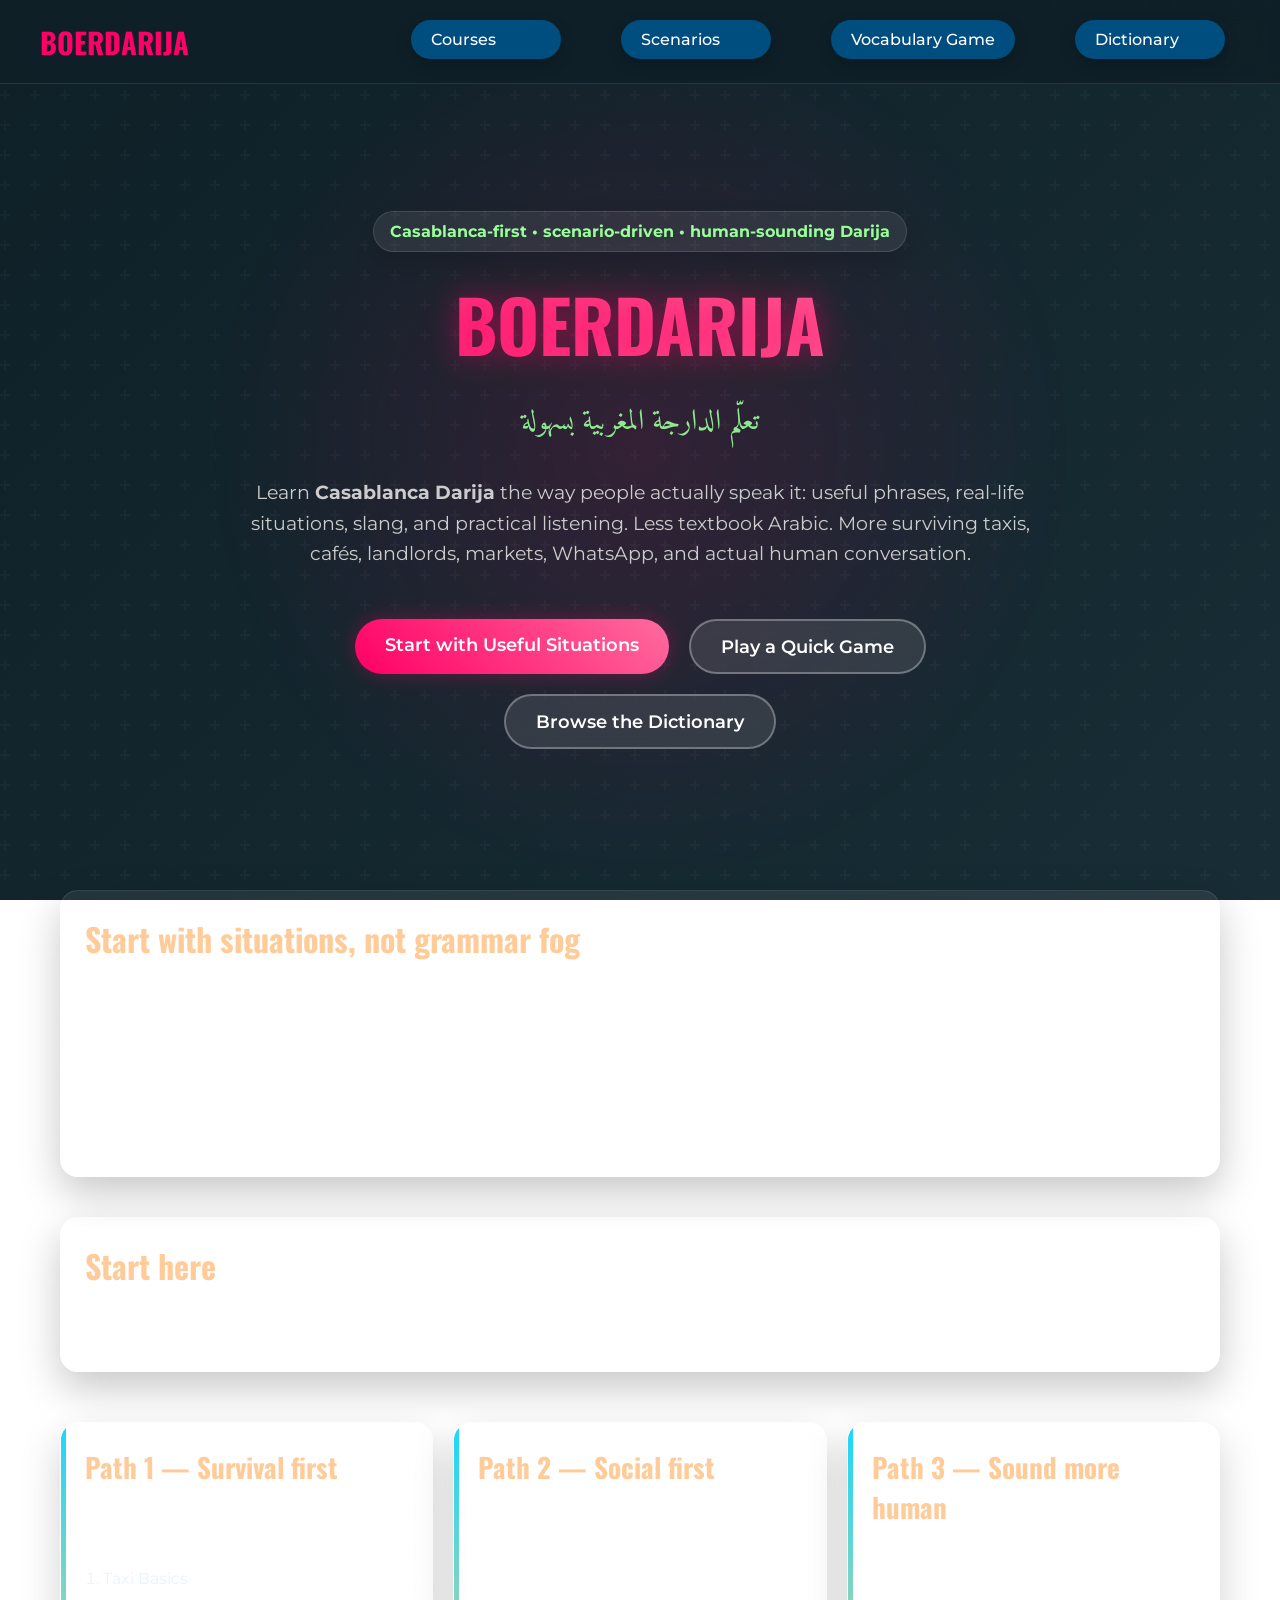
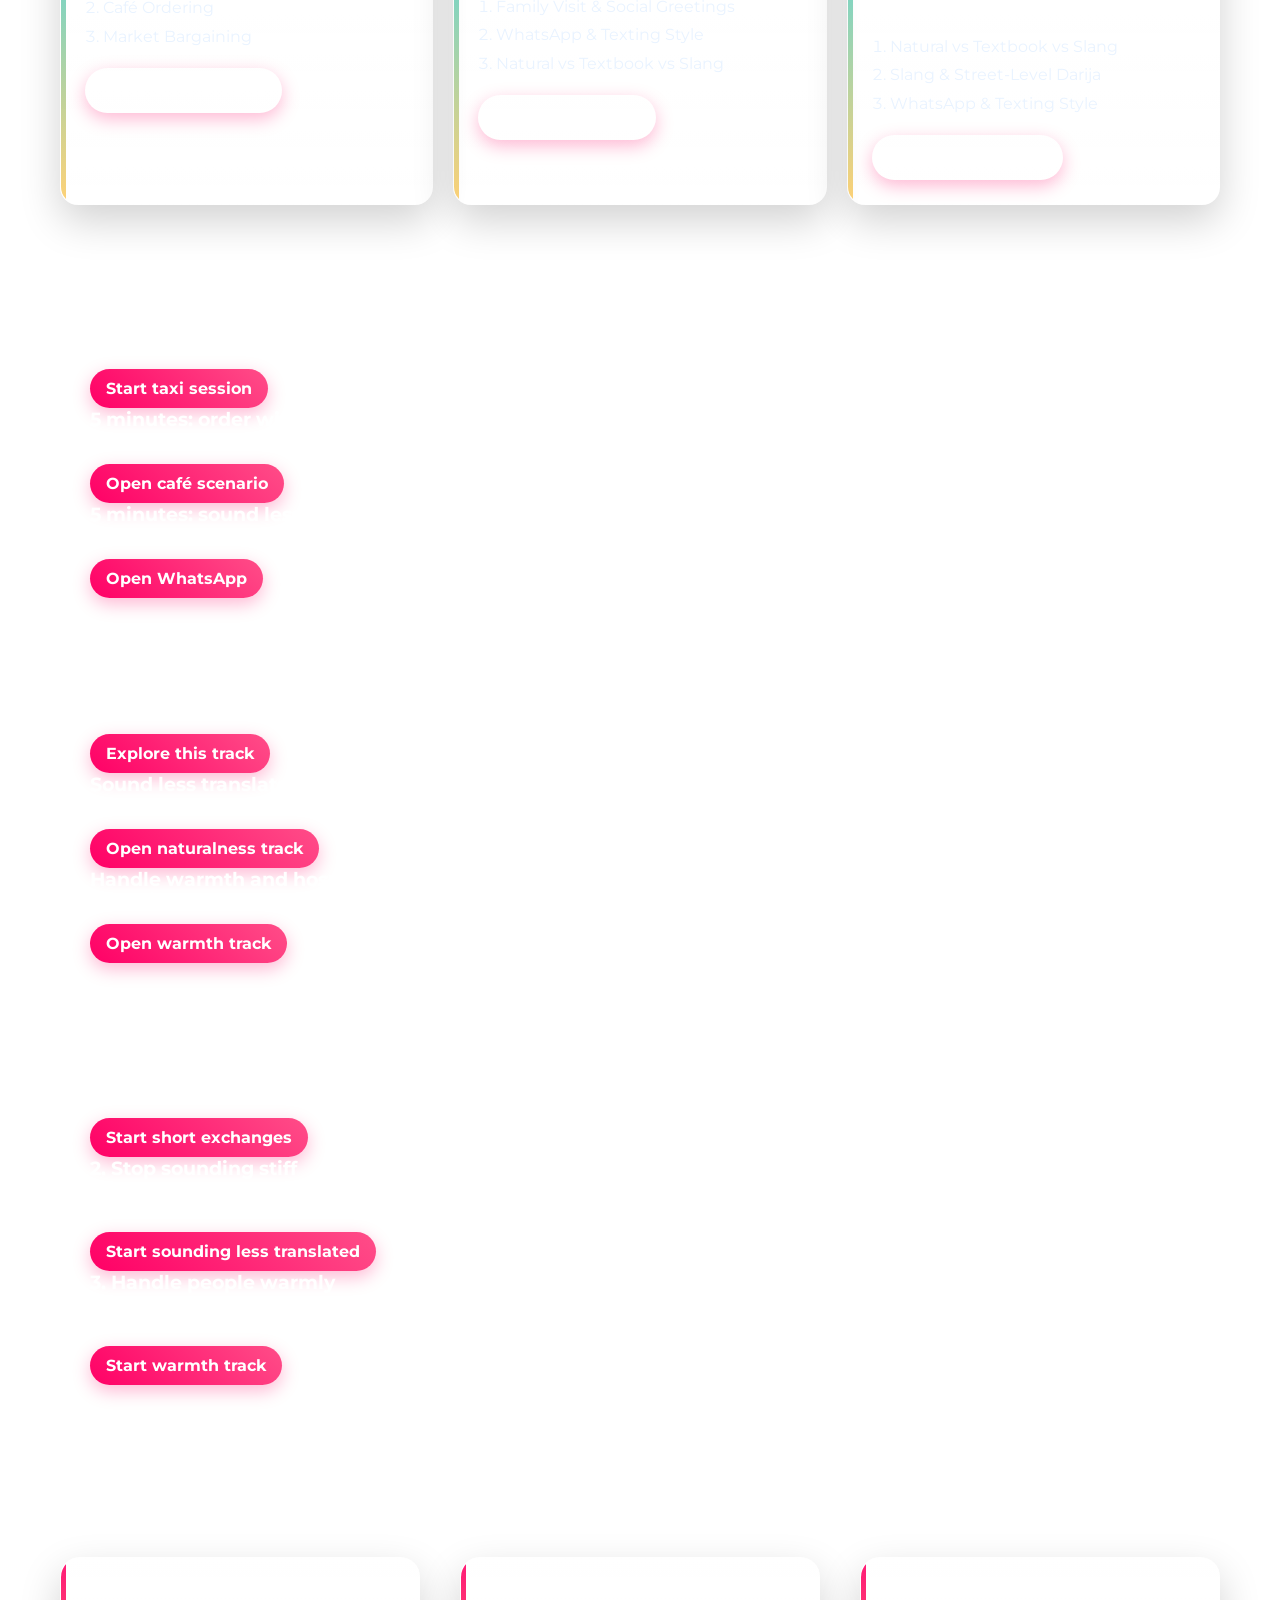
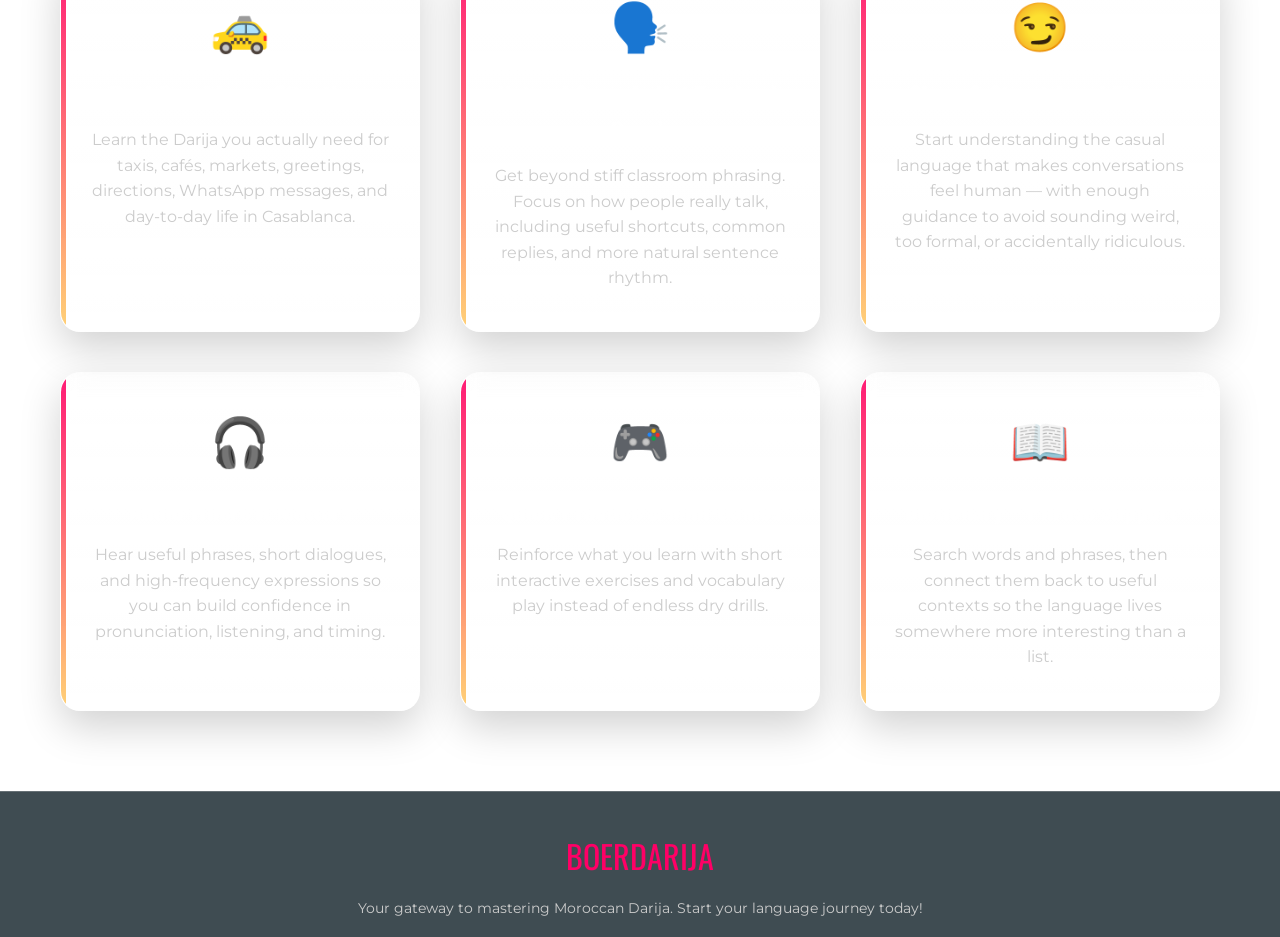
==== index.html @ 967d4b2c "Unify shared action button styling" ====
﻿<!DOCTYPE html>
<html lang="en">

<head>
    <meta charset="UTF-8">
    <meta name="viewport" content="width=device-width, initial-scale=1">
    <title>BOERDARIJA | Learn Moroccan Darija</title>
    <link
        href="https://fonts.googleapis.com/css2?family=Montserrat:wght@400;700&family=Oswald:wght@500;700&family=Amiri:wght@400;700&display=swap"
        rel="stylesheet">
    <link rel="stylesheet" href="css/style.css">
    <link rel="icon" type="image/svg+xml" href="favicon.svg">
    <link rel="alternate icon" href="favicon.ico">
    <style>
        .hero {
            position: relative;
            overflow: hidden;
        }
        .hero::before {
            content: '';
            position: absolute;
            inset: 0;
            background: radial-gradient(circle at center, rgba(255, 0, 102, 0.14), transparent 55%);
            filter: blur(10px);
            pointer-events: none;
        }
        .hero-content {
            position: relative;
            z-index: 1;
        }
        .hero-note {
            display: inline-block;
            margin-bottom: 18px;
            padding: 10px 16px;
            border-radius: 999px;
            background: rgba(255,255,255,0.08);
            border: 1px solid rgba(255,255,255,0.12);
            color: #99ff99;
            font-weight: 700;
            box-shadow: 0 10px 24px rgba(0,0,0,0.14);
        }
        .hero-description {
            max-width: 860px;
            margin-left: auto;
            margin-right: auto;
        }
        .featured-strip {
            max-width: 1200px;
            margin: -10px auto 50px;
            padding: 0 20px;
        }
        .featured-panel {
            background: linear-gradient(180deg, rgba(255,255,255,0.07), rgba(255,255,255,0.03));
            border: 1px solid rgba(255,255,255,0.10);
            border-radius: 18px;
            padding: 24px;
            box-shadow: 0 16px 40px rgba(0,0,0,0.22);
        }
        .featured-panel h2 {
            font-family: 'Oswald', sans-serif;
            margin-bottom: 12px;
            color: #ffcc99;
            font-size: 2rem;
        }
        .featured-panel p {
            line-height: 1.75;
            margin-bottom: 18px;
        }
        .featured-links {
            display: flex;
            gap: 14px;
            flex-wrap: wrap;
        }
        .featured-links a {
            display: inline-flex;
            align-items: center;
            justify-content: center;
            padding: 12px 18px;
            border-radius: 999px;
            text-decoration: none;
            font-weight: 700;
            background: rgba(255,255,255,0.08);
            color: #fff;
            border: 1px solid rgba(255,255,255,0.12);
            transition: transform 0.16s ease, opacity 0.16s ease;
        }
        .featured-links a:hover {
            transform: translateY(-2px);
            opacity: 0.96;
        }
        .path-grid {
            max-width: 1200px;
            margin: 0 auto 60px;
            padding: 0 20px;
            display: grid;
            grid-template-columns: repeat(auto-fit, minmax(280px, 1fr));
            gap: 20px;
        }
        .path-card {
            background: linear-gradient(180deg, rgba(255,255,255,0.07), rgba(255,255,255,0.03));
            border: 1px solid rgba(255,255,255,0.10);
            box-shadow: 0 16px 40px rgba(0,0,0,0.18);
            border-radius: 18px;
            padding: 24px;
            position: relative;
            overflow: hidden;
        }
        .path-card::before {
            content: '';
            position: absolute;
            inset: 0 auto 0 0;
            width: 5px;
            background: linear-gradient(180deg, #00d2ff, #ffcc66);
            opacity: 0.9;
        }
        .path-card h3 {
            font-family: 'Oswald', sans-serif;
            color: #ffcc99;
            font-size: 1.7rem;
            margin-bottom: 10px;
        }
        .path-card p {
            line-height: 1.7;
            margin-bottom: 14px;
        }
        .path-card ol {
            margin: 0 0 16px 18px;
            line-height: 1.8;
            color: #e9f3ff;
        }
        .path-card a {
            display: inline-flex;
            align-items: center;
            justify-content: center;
            padding: 12px 18px;
            border-radius: 999px;
            text-decoration: none;
            font-weight: 700;
            background: rgba(255,255,255,0.08);
            color: #fff;
            border: 1px solid rgba(255,255,255,0.12);
            transition: transform 0.16s ease, opacity 0.16s ease;
        }
        .path-card a:hover {
            transform: translateY(-2px);
            opacity: 0.96;
        }
        .feature-card {
            background: linear-gradient(180deg, rgba(255,255,255,0.07), rgba(255,255,255,0.03));
            border: 1px solid rgba(255,255,255,0.10);
            box-shadow: 0 16px 40px rgba(0,0,0,0.18);
            position: relative;
            overflow: hidden;
        }
        .feature-card::before {
            content: '';
            position: absolute;
            inset: 0 auto 0 0;
            width: 5px;
            background: linear-gradient(180deg, #ff0066, #ffcc66);
            opacity: 0.9;
        }
        .mini-cta { display:inline-flex; align-items:center; justify-content:center; margin-top:14px; padding:10px 16px; border-radius:999px; background: linear-gradient(45deg, #ff0066, #ff4d88); color:#fff; text-decoration:none; font-weight:700; box-shadow: 0 6px 18px rgba(255,0,102,0.28); }
    .mini-cta:hover { opacity:0.94; transform: translateY(-1px); }
</style>
</head>

<body>
    <!-- Navigation -->
    <div id="nav-placeholder"></div>

    <!-- Hero Section -->
    <section class="hero">
        <div class="hero-content">
            <div class="hero-note">Casablanca-first • scenario-driven • human-sounding Darija</div>
            <h1 class="hero-logo floating">BOERDARIJA</h1>
            <p class="hero-subtitle" lang="ar" dir="rtl">تعلّم الدارجة المغربية بسهولة</p>
            <p class="hero-description">
                Learn <strong>Casablanca Darija</strong> the way people actually speak it: useful phrases, real-life situations,
                slang, and practical listening. Less textbook Arabic. More surviving taxis, cafés, landlords, markets,
                WhatsApp, and actual human conversation.
            </p>
            <div class="action-buttons">
                <a href="scenarios.html" class="btn btn-primary glow">Start with Useful Situations</a>
                <a href="vocabulary-game.html" class="btn btn-secondary">Play a Quick Game</a>
                <a href="dictionary.html" class="btn btn-secondary">Browse the Dictionary</a>
            </div>
        </div>
    </section>

    <section class="featured-strip">
        <div class="featured-panel">
            <h2>Start with situations, not grammar fog</h2>
            <p>
                The strongest direction in BoerDarija Lab is practical: learn the language of taxis, cafés, markets, WhatsApp,
                and everyday social life first — then let the broader structure grow around what is actually useful.
            </p>
            <div class="featured-links">
                <a href="scenario-taxi-basics.html">Taxi Basics</a>
                <a href="scenario-cafe-ordering.html">Café Ordering</a>
                <a href="scenario-market-bargaining.html">Market Bargaining</a>
                <a href="scenario-whatsapp-texting.html">WhatsApp Style</a>
                <a href="natural-vs-textbook-vs-slang.html">Natural vs Textbook vs Slang</a>
                <a href="slang.html">Slang & Street-Level Darija</a>
            </div>
        </div>
    </section>

    <section class="featured-strip">
        <div class="featured-panel">
            <h2>Start here</h2>
            <p>
                If you’re not sure where to begin, don’t wander randomly. Pick the path that matches what you actually need most right now.
            </p>
        </div>
    </section>

    <section class="path-grid">
        <div class="path-card">
            <h3>Path 1 — Survival first</h3>
            <p>Best if you want to function better in daily Casablanca life as fast as possible.</p>
            <ol>
                <li>Taxi Basics</li>
                <li>Café Ordering</li>
                <li>Market Bargaining</li>
            </ol>
            <a href="scenario-taxi-basics.html">Start Survival Path</a>
        </div>
        <div class="path-card">
            <h3>Path 2 — Social first</h3>
            <p>Best if your main pain is greeting people, visiting homes, replying warmly, and not freezing socially.</p>
            <ol>
                <li>Family Visit & Social Greetings</li>
                <li>WhatsApp & Texting Style</li>
                <li>Natural vs Textbook vs Slang</li>
            </ol>
            <a href="scenario-family-social.html">Start Social Path</a>
        </div>
        <div class="path-card">
            <h3>Path 3 — Sound more human</h3>
            <p>Best if you already know some basics and want to stop sounding too formal, stiff, or translated.</p>
            <ol>
                <li>Natural vs Textbook vs Slang</li>
                <li>Slang & Street-Level Darija</li>
                <li>WhatsApp & Texting Style</li>
            </ol>
            <a href="natural-vs-textbook-vs-slang.html">Start Human Path</a>
        </div>
    </section>

    <!-- Features Section -->
    <section class="section-card" style="max-width: 1100px; margin: 0 auto 32px auto;">
      <h2>5-minute confidence boosts</h2>
      <p>You do not need a full study session every time. Pick a small real-life moment and leave a little less frozen than before.</p>
      <div class="cards-grid">
        <div class="card">
          <h3>5 minutes: get through a taxi ride</h3>
          <p>Learn one safe destination line, one likely follow-up, and one panic-proof fallback.</p>
          <a class="mini-cta btn-action-primary" href="scenario-taxi-basics.html">Start taxi session</a>
        </div>
        <div class="card">
          <h3>5 minutes: order without freezing</h3>
          <p>Do one short café interaction and get used to what might come back next.</p>
          <a class="mini-cta btn-action-primary" href="scenario-cafe-ordering.html">Open café scenario</a>
        </div>
        <div class="card">
          <h3>5 minutes: sound less stiff on WhatsApp</h3>
          <p>Practice a normal reply rhythm instead of defaulting to textbook Arabic in messages.</p>
          <a class="mini-cta btn-action-primary" href="scenario-whatsapp-texting.html">Open WhatsApp</a>
        </div>
      </div>
    </section>

<section class="section-card" style="max-width: 1100px; margin: 0 auto 32px auto;">
      <h2>Capability tracks</h2>
      <p>This lab is not really about “levels.” It is about helping you become more functional, less stiff, and more socially comfortable in Casablanca.</p>
      <div class="cards-grid">
        <div class="card">
          <h3>Get through short exchanges</h3>
          <p>Taxi, Café, Market</p>
          <a class="mini-cta btn-action-primary" href="scenario-taxi-basics.html">Explore this track</a>
        </div>
        <div class="card">
          <h3>Sound less translated</h3>
          <p>WhatsApp, Natural vs Textbook vs Slang, Slang</p>
          <a class="mini-cta btn-action-primary" href="natural-vs-textbook-vs-slang.html">Open naturalness track</a>
        </div>
        <div class="card">
          <h3>Handle warmth and hospitality</h3>
          <p>Family / Social</p>
          <a class="mini-cta btn-action-primary" href="scenario-family-social.html">Open warmth track</a>
        </div>
      </div>
    </section>

<section class="section-card" style="max-width: 1100px; margin: 0 auto 32px auto;">
      <h2>Practical confidence paths</h2>
      <p>Don’t think in grammar levels. Think in what you want to handle without freezing.</p>
      <div class="cards-grid">
        <div class="card">
          <h3>1. Get through the moment</h3>
          <p>Start with the short, high-frequency interactions that matter first.</p>
          <p><strong>Start with:</strong> Taxi, Café, Market</p>
          <a class="mini-cta btn-action-primary" href="scenario-taxi-basics.html">Start short exchanges</a>
        </div>
        <div class="card">
          <h3>2. Stop sounding stiff</h3>
          <p>Learn the difference between textbook Arabic, natural Darija, and early slang.</p>
          <p><strong>Go next:</strong> Natural vs Textbook vs Slang, WhatsApp, Slang</p>
          <a class="mini-cta btn-action-primary" href="natural-vs-textbook-vs-slang.html">Start sounding less translated</a>
        </div>
        <div class="card">
          <h3>3. Handle people warmly</h3>
          <p>Move from survival into social comfort, hospitality, and tone.</p>
          <p><strong>Then:</strong> Family / Social</p>
          <a class="mini-cta btn-action-primary" href="scenario-family-social.html">Start warmth track</a>
        </div>
      </div>
    </section>

<section class="features">
        <div class="features-grid">
            <div class="feature-card">
                <div class="feature-icon" aria-hidden="true">🚕</div>
                <h3 class="feature-title">Real Casablanca Situations</h3>
                <p class="feature-description">
                    Learn the Darija you actually need for taxis, cafés, markets, greetings, directions,
                    WhatsApp messages, and day-to-day life in Casablanca.
                </p>
            </div>
            <div class="feature-card">
                <div class="feature-icon" aria-hidden="true">🗣️</div>
                <h3 class="feature-title">Natural Speech, Not Textbook Speak</h3>
                <p class="feature-description">
                    Get beyond stiff classroom phrasing. Focus on how people really talk, including useful shortcuts,
                    common replies, and more natural sentence rhythm.
                </p>
            </div>
            <div class="feature-card">
                <div class="feature-icon" aria-hidden="true">😏</div>
                <h3 class="feature-title">Slang & Street-Level Flavor</h3>
                <p class="feature-description">
                    Start understanding the casual language that makes conversations feel human — with enough guidance
                    to avoid sounding weird, too formal, or accidentally ridiculous.
                </p>
            </div>
            <div class="feature-card">
                <div class="feature-icon" aria-hidden="true">🎧</div>
                <h3 class="feature-title">Audio Where It Matters</h3>
                <p class="feature-description">
                    Hear useful phrases, short dialogues, and high-frequency expressions so you can build confidence in
                    pronunciation, listening, and timing.
                </p>
            </div>
            <div class="feature-card">
                <div class="feature-icon" aria-hidden="true">🎮</div>
                <h3 class="feature-title">Quick Practice & Mini-Games</h3>
                <p class="feature-description">
                    Reinforce what you learn with short interactive exercises and vocabulary play instead of endless dry drills.
                </p>
            </div>
            <div class="feature-card">
                <div class="feature-icon" aria-hidden="true">📖</div>
                <h3 class="feature-title">Dictionary + Phrase Support</h3>
                <p class="feature-description">
                    Search words and phrases, then connect them back to useful contexts so the language lives somewhere more interesting than a list.
                </p>
            </div>
        </div>
    </section>

    <!-- Footer -->
    <footer>
        <div class="footer-content">
            <div class="footer-logo">BOERDARIJA</div>
            <p class="footer-text">
                Your gateway to mastering Moroccan Darija. Start your language journey today!
            </p>
        </div>
    </footer>

    <script src="js/navigation.js"></script>
    <script src="js/progress.js"></script>
    <script>
        // Add smooth scrolling for navigation links
        document.querySelectorAll('a[href^="#"]').forEach(anchor => {
            anchor.addEventListener('click', function (e) {
                e.preventDefault();
                document.querySelector(this.getAttribute('href')).scrollIntoView({
                    behavior: 'smooth'
                });
            });
        });

        // Add scroll effect to navigation
        window.addEventListener('scroll', function () {
            const nav = document.querySelector('nav');
            if (window.scrollY > 100) {
                nav.style.background = 'rgba(15, 32, 39, 0.95)';
            } else {
                nav.style.background = 'rgba(15, 32, 39, 0.9)';
            }
        });

        // Add hover effects to feature cards
        document.querySelectorAll('.feature-card').forEach(card => {
            card.addEventListener('mouseenter', function () {
                this.style.transform = 'translateY(-10px) scale(1.02)';
            });

            card.addEventListener('mouseleave', function () {
                this.style.transform = 'translateY(0) scale(1)';
            });
        });

        // Display Progress
        document.addEventListener('DOMContentLoaded', () => {
            const stats = ProgressSystem.getStats();
            if (stats.count > 0) {
                const heroContent = document.querySelector('.hero-content');
                const progressBadge = document.createElement('div');
                progressBadge.className = 'glass-panel';
                progressBadge.style.display = 'inline-block';
                progressBadge.style.padding = '10px 25px';
                progressBadge.style.borderRadius = '50px';
                progressBadge.style.marginTop = '20px';
                progressBadge.style.marginBottom = '20px';
                progressBadge.style.color = '#99ff99';
                progressBadge.style.fontWeight = 'bold';
                progressBadge.innerHTML = `🎉 You've completed ${stats.count} lessons!`;

                // Insert after subtitle
                const subtitle = document.querySelector('.hero-subtitle');
                subtitle.parentNode.insertBefore(progressBadge, subtitle.nextSibling);

                // Update "Start Learning" to "Resume Learning" if applicable
                if (stats.lastVisited) {
                    const btn = document.querySelector('.btn-primary');
                    btn.textContent = 'Resume Learning';
                    btn.href = stats.lastVisited + '.html';
                }
            }
        });
    </script>
</body>

</html>
---- css/style.css ----
/* Core styles */
* {
  margin: 0;
  padding: 0;
  box-sizing: border-box;
}

:root {
  --nav-height: 80px;
  /* dynamic override set by JS */
}

html,
body {
  height: 100%;
  font-family: 'Montserrat', sans-serif;
}

body {
  min-height: 100vh;
  background: linear-gradient(135deg, #0f2027, #203a43, #2c5364);
  background-size: 400% 400%;
  background-attachment: fixed;
  animation: gradientBG 15s ease infinite;
  color: #fff;
  overflow-x: hidden;
  position: relative;
}

@keyframes gradientBG {
  0% {
    background-position: 0% 50%;
  }

  50% {
    background-position: 100% 50%;
  }

  100% {
    background-position: 0% 50%;
  }
}

body::before {
  content: "";
  position: fixed;
  top: 0;
  left: 0;
  width: 100%;
  height: 100%;
  background-image: url("data:image/svg+xml,%3Csvg width='60' height='60' viewBox='0 0 60 60' xmlns='http://www.w3.org/2000/svg'%3E%3Cg fill='none' fill-rule='evenodd'%3E%3Cg fill='%23ffffff' fill-opacity='0.03'%3E%3Cpath d='M36 34v-4h-2v4h-4v2h4v4h2v-4h4v-2h-4zm0-30V0h-2v4h-4v2h4v4h2V6h4V4h-4zM6 34v-4H4v4H0v2h4v4h2v-4h4v-2H6zM6 4V0H4v4H0v2h4v4h2V6h4V4H6z'/%3E%3C/g%3E%3C/g%3E%3C/svg%3E");
  z-index: -1;
  pointer-events: none;
}

/* Navigation */
nav {
  position: fixed;
  top: 0;
  width: 100%;
  padding: 20px 40px;
  z-index: 1000;
  background: rgba(15, 32, 39, 0.9);
  backdrop-filter: blur(10px);
  border-bottom: 1px solid rgba(255, 255, 255, 0.1);
}

.nav-container {
  max-width: 1200px;
  margin: 0 auto;
  display: flex;
  justify-content: space-between;
  align-items: center;
  gap: 20px;
}

.nav-top-row {
  display: contents;
}

.nav-toggle {
  display: none;
  background: rgba(255,255,255,0.08);
  color: #fff;
  border: 1px solid rgba(255,255,255,0.12);
  border-radius: 12px;
  padding: 8px 12px;
  font-size: 1.2rem;
  font-weight: 700;
  cursor: pointer;
}

.logo {
  font-family: 'Oswald', sans-serif;
  font-size: 1.8rem;
  font-weight: 700;
  color: #ff0066;
  text-decoration: none;
  transition: all 0.3s ease;
}

.logo:hover {
  color: #fff;
  transform: scale(1.05);
}

.lesson-indicator {
  font-family: 'Oswald', sans-serif;
  font-size: 1.5rem;
  font-weight: 700;
  color: #ff0066;
  margin-left: 15px;
  padding-left: 15px;
  border-left: 2px solid rgba(255, 255, 255, 0.2);
  line-height: 1;
  display: inline-block;
  vertical-align: middle;
}

.nav-links {
  display: flex;
  gap: 30px;
  list-style: none;
}

.nav-links a {
  color: #fff;
  text-decoration: none;
  font-weight: 500;
  padding: 10px 20px;
  border-radius: 25px;
  transition: all 0.3s ease;
  position: relative;
  overflow: hidden;
  display: inline-block;
  white-space: nowrap;
}

.nav-links a::before {
  content: '';
  position: absolute;
  top: 0;
  left: -100%;
  width: 100%;
  height: 100%;
  background: linear-gradient(90deg, transparent, rgba(255, 0, 102, 0.3), transparent);
  transition: left 0.5s;
  pointer-events: none;
}

.nav-links a:hover::before {
  left: 100%;
}

.nav-links a:hover {
  background: rgba(255, 0, 102, 0.2);
  transform: translateY(-2px);
}

.nav-links a.active {
  background: #ff0066;
  color: #fff;
  box-shadow: 0 4px 15px rgba(255, 0, 102, 0.4);
}

.nav-links a.active:hover {
  background: #cc0052;
  transform: translateY(-2px);
}

/* Hero Section */
.hero {
  min-height: 100vh;
  display: flex;
  align-items: center;
  justify-content: center;
  text-align: center;
  padding: 100px 20px 40px;
  position: relative;
}

.hero-content {
  max-width: 800px;
  animation: fadeInUp 1s ease-out;
}

@keyframes fadeInUp {
  from {
    opacity: 0;
    transform: translateY(50px);
  }

  to {
    opacity: 1;
    transform: translateY(0);
  }
}

.hero-logo {
  font-family: 'Oswald', sans-serif;
  font-size: 4.5rem;
  font-weight: 700;
  margin-bottom: 20px;
  background: linear-gradient(45deg, #ff0066, #ff6b9d, #ff0066);
  background-size: 200% 200%;
  -webkit-background-clip: text;
  -webkit-text-fill-color: transparent;
  background-clip: text;
  animation: gradientText 3s ease infinite;
  text-shadow: 0 0 30px rgba(255, 0, 102, 0.5);
}

@keyframes gradientText {

  0%,
  100% {
    background-position: 0% 50%;
  }

  50% {
    background-position: 100% 50%;
  }
}

.hero-subtitle {
  font-family: 'Amiri', serif;
  font-size: 1.8rem;
  color: #99ff99;
  margin-bottom: 30px;
  opacity: 0.9;
}

.hero-description {
  font-size: 1.2rem;
  color: #ccc;
  margin-bottom: 50px;
  line-height: 1.6;
}

/* Action Buttons */
.action-buttons {
  display: flex;
  gap: 20px;
  justify-content: center;
  flex-wrap: wrap;
}

.btn {
  padding: 15px 30px;
  font-size: 1.1rem;
  font-weight: 600;
  text-decoration: none;
  border-radius: 50px;
  transition: all 0.3s ease;
  position: relative;
  overflow: hidden;
  display: inline-block;
  border: none;
  cursor: pointer;
}

.btn-primary {
  background: linear-gradient(45deg, #ff0066, #ff6b9d);
  color: white;
  box-shadow: 0 4px 15px rgba(255, 0, 102, 0.3);
}

.btn-secondary {
  background: rgba(255, 255, 255, 0.1);
  color: white;
  border: 2px solid rgba(255, 255, 255, 0.3);
  backdrop-filter: blur(10px);
}

.btn:hover {
  transform: translateY(-3px);
  box-shadow: 0 8px 25px rgba(255, 0, 102, 0.4);
}

.btn-primary:hover {
  background: linear-gradient(45deg, #cc0052, #ff4d8a);
}

.btn-secondary:hover {
  background: rgba(255, 255, 255, 0.2);
  border-color: rgba(255, 255, 255, 0.5);
}

/* Features Section */
.features {
  padding: 80px 20px;
  max-width: 1200px;
  margin: 0 auto;
}

.features-grid {
  display: grid;
  grid-template-columns: repeat(auto-fit, minmax(300px, 1fr));
  gap: 40px;
  margin-top: 60px;
}

.feature-card {
  background: rgba(255, 255, 255, 0.05);
  padding: 40px 30px;
  border-radius: 20px;
  text-align: center;
  transition: all 0.3s ease;
  border: 1px solid rgba(255, 255, 255, 0.1);
  backdrop-filter: blur(10px);
}

.feature-card:hover {
  transform: translateY(-10px);
  background: rgba(255, 255, 255, 0.1);
  border-color: rgba(255, 0, 102, 0.3);
}

.feature-icon {
  font-size: 3rem;
  margin-bottom: 20px;
  color: #ff0066;
}

.feature-title {
  font-family: 'Oswald', sans-serif;
  font-size: 1.5rem;
  margin-bottom: 15px;
  color: #fff;
}

.feature-description {
  color: #ccc;
  line-height: 1.6;
}

/* Footer */
footer {
  text-align: center;
  padding: 40px 20px;
  border-top: 1px solid rgba(255, 255, 255, 0.1);
  background: rgba(15, 32, 39, 0.8);
  margin-top: 80px;
}

.footer-content {
  max-width: 1200px;
  margin: 0 auto;
}

.footer-logo {
  font-family: 'Oswald', sans-serif;
  font-size: 2rem;
  color: #ff0066;
  margin-bottom: 20px;
}

.footer-text {
  color: #ccc;
  font-size: 0.9rem;
}

/* Responsive Design */
@media (max-width: 768px) {
  nav {
    padding: 12px 16px;
  }

  .nav-container {
    flex-direction: column;
    align-items: stretch;
    gap: 10px;
  }

  .nav-top-row {
    display: flex;
    align-items: center;
    justify-content: space-between;
    gap: 12px;
  }

  .nav-toggle {
    display: inline-flex;
    align-items: center;
    justify-content: center;
  }

  .logo {
    font-size: 1.45rem;
    text-align: left;
  }

  .nav-links {
    display: none;
    flex-direction: column;
    gap: 8px;
    padding-top: 4px;
  }

  nav.mobile-open .nav-links {
    display: flex;
  }

  .nav-links a {
    display: block;
    width: 100%;
    padding: 10px 14px;
    font-size: 0.95rem;
  }

  .hero-logo {
    font-size: 3rem;
  }

  .hero-subtitle {
    font-size: 1.4rem;
  }

  .action-buttons {
    flex-direction: column;
    align-items: center;
  }

  .btn {
    width: 100%;
    max-width: 300px;
  }

  .features-grid {
    grid-template-columns: 1fr;
  }
}

/* Floating Animation */
.floating {
  animation: floating 3s ease-in-out infinite;
}

@keyframes floating {

  0%,
  100% {
    transform: translateY(0px);
  }

  50% {
    transform: translateY(-10px);
  }
}

.glow {
  box-shadow: 0 0 20px rgba(255, 0, 102, 0.3);
}

.glow:hover {
  box-shadow: 0 0 30px rgba(255, 0, 102, 0.5);
}

/* Vocabulary game Arabic option text */
.option .arabic {
  font-family: 'Amiri', serif;
  font-size: 1.3rem;
  /* larger for readability */
  color: #99ff99;
  margin-left: 8px;
  direction: rtl;
}

@media (max-width: 768px) {
  .option .arabic {
    font-size: 1.2rem;
  }
}

/* Additional styles from courses.html */
nav.scrolled {
  background: rgba(15, 32, 39, 0.8);
  backdrop-filter: blur(5px);
}

nav ul {
  list-style: none;
  display: flex;
  justify-content: center;
  align-items: center;
}

nav ul li {
  position: relative;
  margin: 0 15px;
}

nav ul li a {
  color: #fff;
  text-decoration: none;
  padding: 8px 12px;
  top: 100%;
  left: 0;
  background: #004d80;
  border-radius: 4px;
  min-width: 150px;
  box-shadow: 0 5px 15px rgba(0, 0, 0, 0.2);
}

nav ul li:hover .dropdown {
  display: block;
}

nav ul li .dropdown a {
  display: block;
  padding: 10px 15px;
}

nav ul li .dropdown a:hover {
  background: #002244;
}

.breadcrumb {
  padding: 10px 20px;
  background: rgba(0, 0, 0, 0.2);
  margin-top: calc(var(--nav-height) + 10px);
  border-bottom: 1px solid rgba(255, 255, 255, 0.1);
  width: 100%;
  position: relative;
  z-index: 40;
}

.breadcrumb-container {
  max-width: 1200px;
  margin: 0 auto;
  font-size: 0.9rem;
  padding: 5px 0;
}

.breadcrumb a {
  color: #fff;
  text-decoration: none;
  transition: color 0.3s;
  padding: 5px;
  display: inline-block;
}

.breadcrumb a:hover {
  color: #ff0066;
}

.breadcrumb-separator {
  color: #ff0066;
  margin: 0 10px;
}

.breadcrumb-current {
  color: #ff0066;
  padding: 5px;
  display: inline-block;
}

header {
  padding: 80px 20px 40px;
  /* Adjusted */
  text-align: center;
  margin-top: 0;
}

header h1 {
  font-family: 'Oswald', sans-serif;
  font-size: 3rem;
  margin-bottom: 20px;
  color: #ff0066;
}

header p {
  font-size: 1.2rem;
  max-width: 700px;
  margin: 0 auto;
  color: #eee;
}

.container {
  max-width: 1200px;
  margin: 0 auto;
  padding: 40px 20px;
  flex-grow: 1;
}

.course-listing-grid {
  display: grid;
  grid-template-columns: repeat(auto-fit, minmax(320px, 1fr));
  /* Adjusted for potentially fewer items */
  gap: 30px;
  margin-top: 20px;
}

.course-level-card {
  background: rgba(255, 255, 255, 0.07);
  /* Slightly different background */
  border-radius: 10px;
  /* Slightly larger radius */
  padding: 30px;
  text-align: center;
  transition: all 0.3s ease;
  cursor: pointer;
  display: flex;
  flex-direction: column;
  justify-content: space-between;
  border: 1px solid rgba(255, 255, 255, 0.15);
  box-shadow: 0 5px 20px rgba(0, 0, 0, 0.15);
}

.course-level-card:hover {
  background: rgba(255, 255, 255, 0.12);
  transform: translateY(-8px);
  box-shadow: 0 8px 25px rgba(0, 0, 0, 0.25);
}

.course-level-card .level-title {
  font-family: 'Oswald', sans-serif;
  color: #ff9999;
  margin-bottom: 15px;
  font-size: 2rem;
  /* Larger title for course level */
}

.course-level-card .level-tag {
  background-color: #99ff99;
  color: #0f2027;
  padding: 5px 10px;
  border-radius: 15px;
  font-size: 0.9rem;
  font-weight: bold;
  display: inline-block;
  margin-bottom: 20px;
}

.course-level-card .level-description {
  color: #ddd;
  margin-bottom: 25px;
  line-height: 1.7;
  flex-grow: 1;
  font-size: 1rem;
}

.course-level-card .view-course-button {
  background: #ff0066;
  color: #fff;
  border: none;
  padding: 12px 30px;
  border-radius: 25px;
  cursor: pointer;
  transition: all 0.3s ease;
  text-decoration: none;
  display: inline-block;
  margin-top: auto;
  font-weight: bold;
  font-size: 1.05rem;
}

.course-level-card .view-course-button:hover {
  background: #cc0052;
  transform: translateY(-2px);
  box-shadow: 0 2px 8px rgba(0, 0, 0, 0.2);
}

/* For truly coming soon items if you add more levels */
.course-level-card.coming-soon .view-course-button {
  background-color: #aaa;
  cursor: not-allowed;
}

.course-level-card.coming-soon .view-course-button:hover {
  background-color: #999;
  transform: none;
  box-shadow: none;
}

footer {
  text-align: center;
  padding: 40px 20px 20px;
  font-size: 0.9rem;
  border-top: 1px solid rgba(255, 255, 255, 0.2);
  background: rgba(15, 32, 39, 0.8);
  margin-top: auto;
}

@media (max-width: 768px) {
  .course-listing-grid {
    grid-template-columns: 1fr;
  }

  nav ul {
    flex-direction: column;
    align-items: center;
  }

  nav ul li {
    margin: 5px 0;
  }

  header h1 {
    font-size: 2.5rem;
  }

  .course-level-card .level-title {
    font-size: 1.8rem;
  }
}

/* Additional styles from dictionary.html */
.category-section {
  background: rgba(0, 0, 0, 0.2);
  border-radius: 8px;
  padding: 30px;
  margin-bottom: 30px;
}

.category-section h2 {
  font-family: 'Oswald', sans-serif;
  font-size: 2rem;
  margin-bottom: 20px;
  color: #ff0066;
  text-align: center;
}

.word-table {
  width: 100%;
  border-collapse: separate;
  border-spacing: 0;
  margin-bottom: 20px;
}

.word-table th,
.word-table td {
  padding: 14px 24px;
  text-align: left;
}

.word-table th:nth-child(2),
.word-table td:nth-child(2) {
  min-width: 180px;
}

.word-table th:nth-child(3),
.word-table td:nth-child(3) {
  min-width: 220px;
}

.word-grid {
  display: grid;
  grid-template-columns: repeat(auto-fit, minmax(300px, 1fr));
  gap: 20px;
}

.word-item {
  padding: 15px;
  background: rgba(255, 255, 255, 0.05);
  border-radius: 6px;
  transition: all 0.3s ease;
}

.word-item:hover {
  background: rgba(255, 255, 255, 0.1);
  transform: translateY(-2px);
}

.word-item strong {
  color: #ff9999;
}

.word-item .arabic {
  font-family: 'Amiri', serif;
  color: #99ff99;
  margin-left: 10px;
}

#search-container {
  max-width: 600px;
  margin: 0 auto 40px;
  padding: 20px;
  text-align: center;
}

#search-input {
  width: 100%;
  padding: 12px 20px;
  font-size: 1.1rem;
  border: none;
  border-radius: 25px;
  background: rgba(255, 255, 255, 0.1);
  color: #fff;
  transition: all 0.3s ease;
}

#search-input:focus {
  outline: none;
  background: rgba(255, 255, 255, 0.2);
  box-shadow: 0 0 15px rgba(255, 0, 102, 0.3);
}

@media (max-width: 768px) {
  .word-grid {
    grid-template-columns: 1fr;
  }
}

/* Additional styles from vocabulary-game.html */
.container {
  max-width: 1200px;
  margin: 0 auto;
  padding: 40px 20px;
}

header {
  padding: 100px 20px 40px;
  text-align: center;
  margin-top: 0;
}

header h1 {
  font-family: 'Oswald', sans-serif;
  font-size: 3rem;
  margin-bottom: 20px;
  color: #fff;
}

header p {
  font-size: 1.2rem;
  max-width: 700px;
  margin: 0 auto;
  color: #fff;
}

.category-controls {
  display: flex;
  justify-content: center;
  gap: 20px;
  margin-bottom: 20px;
}

.category-controls button {
  padding: 10px 20px;
  font-size: 1rem;
  background: #ff0066;
  color: white;
  border: none;
  border-radius: 6px;
  cursor: pointer;
  transition: all 0.3s ease;
}

.category-controls button:hover {
  background: #cc0052;
  transform: translateY(-2px);
}

#categoryList {
  display: grid;
  grid-template-columns: repeat(auto-fit, minmax(200px, 1fr));
  gap: 20px;
  margin-bottom: 30px;
}

.category-item {
  background: rgba(255, 255, 255, 0.05);
  padding: 15px;
  border-radius: 6px;
  cursor: pointer;
  transition: all 0.3s ease;
  text-align: center;
  font-size: 1.1rem;
  display: flex;
  align-items: center;
  justify-content: center;
  min-height: 60px;
}

.category-item:hover {
  background: rgba(255, 255, 255, 0.1);
  transform: translateY(-2px);
}

.category-item.selected {
  background: #ff0066;
  color: white;
}

#startGame {
  display: block;
  margin: 20px auto;
  padding: 15px 30px;
  font-size: 1.2rem;
  background: #ff0066;
  color: white;
  border: none;
  border-radius: 6px;
  cursor: pointer;
  transition: all 0.3s ease;
}

#startGame:hover {
  background: #cc0052;
  transform: translateY(-2px);
}

#startGame:disabled {
  background: #666;
  cursor: not-allowed;
  transform: none;
}

#gameArea {
  display: none;
  max-width: 800px;
  margin: 0 auto;
  padding: 30px;
  background: rgba(0, 0, 0, 0.2);
  border-radius: 8px;
}

#question {
  font-size: 1.5rem;
  margin-bottom: 20px;
  text-align: center;
  color: #ff9999;
}

#arabicText {
  font-family: 'Amiri', serif;
  font-size: 2rem;
  margin-bottom: 30px;
  text-align: center;
  color: #99ff99;
}

#options {
  display: grid;
  grid-template-columns: repeat(auto-fit, minmax(250px, 1fr));
  gap: 15px;
  margin-bottom: 30px;
}

.option {
  background: rgba(255, 255, 255, 0.05);
  padding: 15px;
  border-radius: 6px;
  cursor: pointer;
  transition: all 0.3s ease;
  text-align: center;
  font-size: 1.1rem;
}

.option:hover {
  background: rgba(255, 255, 255, 0.1);
  transform: translateY(-2px);
}

.option.correct {
  background: #4CAF50;
  color: white;
}

.option.incorrect {
  background: #f44336;
  color: white;
}

#score {
  text-align: center;
  font-size: 1.2rem;
  margin-bottom: 20px;
  color: #ff0066;
}

#nextQuestion,
#endGame {
  display: none;
  margin: 10px auto;
  padding: 12px 25px;
  font-size: 1.1rem;
  background: #ff0066;
  color: white;
  border: none;
  border-radius: 6px;
  cursor: pointer;
  transition: all 0.3s ease;
}

#nextQuestion:hover,
#endGame:hover {
  background: #cc0052;
  transform: translateY(-2px);
}

#endGame {
  background: #666;
}

#endGame:hover {
  background: #444;
}

@media (max-width: 768px) {
  header h1 {
    font-size: 2rem;
  }

  #question {
    font-size: 1.2rem;
  }

  #arabicText {
    font-size: 1.5rem;
  }

  .option {
    font-size: 1rem;
  }

  .category-controls {
    flex-direction: column;
    align-items: center;
  }
}

/* Additional styles from courses-a1.html */
.section {
  background: rgba(0, 0, 0, 0.2);
  border-radius: 8px;
  padding: 30px;
  margin-bottom: 30px;
}

.section h2 {
  font-family: 'Oswald', sans-serif;
  font-size: 2rem;
  margin-bottom: 20px;
  color: #ff9999;
  /* Consistent subheading color */
  text-align: center;
}

.course-grid {
  display: grid;
  grid-template-columns: repeat(auto-fit, minmax(300px, 1fr));
  gap: 25px;
  /* Slightly increased gap */
  margin-top: 20px;
}

.course-card {
  background: rgba(255, 255, 255, 0.05);
  border-radius: 8px;
  padding: 25px;
  /* Slightly increased padding */
  text-align: center;
  transition: all 0.3s ease;
  cursor: pointer;
  display: flex;
  flex-direction: column;
  /* Align content vertically */
  justify-content: space-between;
  /* Push button to bottom */
  border: 1px solid rgba(255, 255, 255, 0.1);
}

.course-card:hover {
  background: rgba(255, 255, 255, 0.1);
  transform: translateY(-5px);
  box-shadow: 0 5px 15px rgba(0, 0, 0, 0.2);
}

.course-card h3 {
  color: #ffcc99;
  /* Consistent heading color */
  margin-bottom: 15px;
  /* Increased spacing */
  font-size: 1.5rem;
  font-family: 'Oswald', sans-serif;
}

.course-card p {
  color: #eee;
  /* Lighter text */
  margin-bottom: 20px;
  /* Increased spacing */
  line-height: 1.6;
  flex-grow: 1;
  /* Allow description to take space */
  font-size: 0.95rem;
}

.course-card .level {
  color: #99ff99;
  font-size: 0.9rem;
  margin-bottom: 15px;
  /* Spacing */
  font-weight: bold;
  font-family: 'Oswald', sans-serif;
}

.course-card .start-button {
  background: #ff0066;
  color: #fff;
  border: none;
  padding: 10px 25px;
  /* Adjusted padding */
  border-radius: 25px;
  cursor: pointer;
  transition: all 0.3s ease;
  text-decoration: none;
  display: inline-block;
  margin-top: auto;
  /* Aligns button at the bottom */
  font-weight: bold;
}

.course-card .start-button:hover {
  background: #cc0052;
  transform: translateY(-2px);
  box-shadow: 0 2px 5px rgba(0, 0, 0, 0.2);
}

@media (max-width: 768px) {
  .course-grid {
    grid-template-columns: 1fr;
  }

  nav ul {
    flex-direction: column;
    align-items: center;
  }

  nav ul li {
    margin: 5px 0;
  }

  header h1 {
    font-size: 2.5rem;
  }
}

/* Additional styles from lesson0.html */
.page-header {
  padding: 80px 20px 40px;
  /* Adjusted for breadcrumb */
  text-align: center;
}

.page-header h1 {
  font-family: 'Oswald', sans-serif;
  font-size: 3rem;
  margin-bottom: 20px;
  color: #ff0066;
}

.page-header p {
  font-size: 1.2rem;
  max-width: 700px;
  margin: 0 auto;
}

.lesson-section {
  background: rgba(0, 0, 0, 0.25);
  border-radius: 8px;
  padding: 30px;
  margin-bottom: 30px;
  box-shadow: 0 4px 15px rgba(0, 0, 0, 0.2);
}

.lesson-section h2 {
  font-family: 'Oswald', sans-serif;
  font-size: 2.2rem;
  margin-bottom: 25px;
  color: #ff9999;
  /* Lighter pink for subheadings */
  text-align: left;
  border-bottom: 2px solid #ff0066;
  padding-bottom: 10px;
}

.lesson-section p,
.lesson-section li {
  line-height: 1.7;
  margin-bottom: 15px;
  font-size: 1.05rem;
}

.note {
  background: rgba(255, 0, 102, 0.1);
  border-left: 5px solid #ff0066;
  padding: 20px;
  margin: 25px 0;
  border-radius: 0 8px 8px 0;
  font-size: 0.95rem;
}

.note strong {
  color: #ff9999;
}

.sound-grid {
  display: grid;
  grid-template-columns: repeat(auto-fit, minmax(300px, 1fr));
  gap: 20px;
  margin-top: 20px;
}

.sound-card {
  background: rgba(255, 255, 255, 0.07);
  border-radius: 8px;
  padding: 20px;
  border: 1px solid rgba(255, 255, 255, 0.1);
  transition: transform 0.3s ease, box-shadow 0.3s ease;
}

.sound-card:hover {
  transform: translateY(-5px);
  box-shadow: 0 8px 20px rgba(0, 0, 0, 0.3);
}

.sound-card h3 {
  font-family: 'Oswald', sans-serif;
  font-size: 1.8rem;
  color: #99ff99;
  /* Green for sound symbols */
  margin-bottom: 15px;
}

.sound-card .darija-char {
  font-family: 'Amiri', serif;
  font-size: 2.5rem;
  color: #ffcc66;
  /* Orange for Darija script */
  display: block;
  margin-bottom: 10px;
}

.sound-card p {
  margin-bottom: 10px;
  font-size: 1rem;
}

.sound-card .description {
  font-style: italic;
  color: #ccc;
}

.sound-card .example {
  margin-top: 15px;
  padding-top: 10px;
  border-top: 1px dashed rgba(255, 255, 255, 0.2);
}

.sound-card .example .darija-example {
  font-family: 'Amiri', serif;
  font-size: 1.3rem;
  color: #99ff99;
}

.play-button {
  display: inline-block;
  background-color: #ff0066;
  color: #fff;
  padding: 8px 15px;
  border-radius: 20px;
  text-decoration: none;
  font-size: 0.9rem;
  margin-top: 10px;
  cursor: pointer;
  transition: background-color 0.3s ease;
}

.play-button:hover {
  background-color: #cc0052;
}

.play-button::before {
  content: '? ';
  /* Play icon */
}

table.pronunciation-table {
  width: 100%;
  border-collapse: collapse;
  margin: 20px 0;
  background: rgba(255, 255, 255, 0.05);
}

table.pronunciation-table th,
table.pronunciation-table td {
  padding: 12px 15px;
  text-align: left;
  border: 1px solid rgba(255, 255, 255, 0.15);
}

table.pronunciation-table th {
  background-color: rgba(255, 0, 102, 0.3);
  font-family: 'Oswald', sans-serif;
}

table.pronunciation-table .darija-char-table {
  font-family: 'Amiri', serif;
  font-size: 1.5rem;
  color: #ffcc66;
}

table.pronunciation-table .transcription-char {
  font-weight: bold;
  color: #99ff99;
}

footer {
  text-align: center;
  padding: 40px 20px 20px;
  font-size: 0.9rem;
  border-top: 1px solid rgba(255, 255, 255, 0.2);
  background: rgba(15, 32, 39, 0.8);
  /* Match nav.scrolled */
  margin-top: auto;
  /* Pushes footer to bottom */
}

@media (max-width: 768px) {
  .page-header h1 {
    font-size: 2.5rem;
  }

  .lesson-section h2 {
    font-size: 1.8rem;
  }

  .sound-card h3 {
    font-size: 1.5rem;
  }

  .sound-card .darija-char {
    font-size: 2rem;
  }

  nav ul {
    flex-direction: column;
    align-items: center;
  }

  nav ul li {
    margin: 5px 0;
  }
}

/* Additional styles from lesson1.html */
.lesson-section h3 {
  font-family: 'Oswald', sans-serif;
  font-size: 1.6rem;
  margin-top: 20px;
  margin-bottom: 15px;
  color: #ffcc99;
}

.vocabulary-table {
  width: 100%;
  border-collapse: collapse;
  margin: 20px 0;
  background: rgba(255, 255, 255, 0.05);
}

.vocabulary-table th,
.vocabulary-table td {
  padding: 12px 15px;
  text-align: left;
  border: 1px solid rgba(255, 255, 255, 0.15);
}

.vocabulary-table th {
  background-color: rgba(255, 0, 102, 0.3);
  font-family: 'Oswald', sans-serif;
}

.vocabulary-table .darija-script {
  font-family: 'Amiri', serif;
  font-size: 1.3rem;
  color: #99ff99;
}

.vocabulary-table .transcription {
  font-style: italic;
  color: #ffcc66;
}

.play-button {
  display: inline-block;
  background-color: #ff0066;
  color: #fff;
  padding: 6px 12px;
  border-radius: 20px;
  text-decoration: none;
  font-size: 0.8rem;
  margin-left: 10px;
  cursor: pointer;
  transition: background-color 0.3s ease;
}

.play-button:hover {
  background-color: #cc0052;
}

.play-button::before {
  content: '? ';
  /* Play icon */
}

.dialogue-box {
  background: rgba(255, 255, 255, 0.08);
  border-left: 4px solid #99ff99;
  padding: 20px;
  margin: 20px 0;
  border-radius: 4px;
}

.dialogue-box .speakerA {
  color: #ff9999;
  font-weight: bold;
}

.dialogue-box .speakerB {
  color: #99ff99;
  font-weight: bold;
}

.dialogue-box .darija-text {
  font-family: 'Amiri', serif;
  font-size: 1.2em;
}

.dialogue-box .transcription-text {
  font-style: italic;
  color: #ffcc66;
  font-size: 0.95em;
}

.dialogue-box .translation-text {
  color: #ccc;
  font-size: 0.9em;
}

.dialogue-box p {
  margin-bottom: 10px;
}

.practice-section {
  background: rgba(0, 0, 0, 0.3);
  padding: 20px;
  border-radius: 8px;
  margin-top: 30px;
}

.practice-section h3 {
  color: #ff0066;
  border-bottom: 1px solid #ff0066;
  padding-bottom: 5px;
}

.practice-section ul li {
  margin-bottom: 8px;
}

@media (max-width: 768px) {
  .lesson-section h3 {
    font-size: 1.4rem;
  }

  .vocabulary-table {
    font-size: 0.9rem;
  }
}

/* Additional styles from lesson2.html */
.example-table {
  /* Renamed from vocabulary-table for generality */
  width: 100%;
  border-collapse: collapse;
  margin: 20px 0;
  background: rgba(255, 255, 255, 0.05);
}

.example-table th,
.example-table td {
  padding: 12px 15px;
  text-align: left;
  border: 1px solid rgba(255, 255, 255, 0.15);
}

.example-table th {
  background-color: rgba(255, 0, 102, 0.3);
  font-family: 'Oswald', sans-serif;
}

.example-table .darija-script {
  font-family: 'Amiri', serif;
  font-size: 1.3rem;
  color: #99ff99;
}

.example-table .transcription {
  font-style: italic;
  color: #ffcc66;
}

.practice-section .fill-blank {
  display: inline-block;
  width: 100px;
  border-bottom: 1px solid #fff;
  margin: 0 5px;
  text-align: center;
  color: #99ff99;
  /* For potential answer preview */
}

@media (max-width: 768px) {
  .example-table {
    font-size: 0.9rem;
  }
}

/* Additional styles from lesson3.html */
.practice-section .fill-blank {
  width: 120px;
  /* Adjusted width for potentially longer answers */
}

/* Additional styles from lesson4.html */
.numbers-grid {
  display: grid;
  grid-template-columns: repeat(auto-fit, minmax(250px, 1fr));
  gap: 15px;
}

.number-item {
  background: rgba(255, 255, 255, 0.08);
  padding: 15px;
  border-radius: 6px;
  border: 1px solid rgba(255, 255, 255, 0.1);
}

.number-item .num {
  font-weight: bold;
  font-size: 1.2em;
  color: #fff;
}

.number-item .darija-num {
  font-family: 'Amiri', serif;
  color: #99ff99;
  font-size: 1.1em;
}

.number-item .transcription-num {
  font-style: italic;
  color: #ffcc66;
  font-size: 1em;
}

@media (max-width: 768px) {

  .numbers-table,
  .example-table {
    font-size: 0.9rem;
  }
}

/* Additional styles from lesson5.html */
.example-table .object-name {
  color: #fff;
  /* Make object names clear */
}

.practice-section .fill-blank {
  min-width: 80px;
  padding: 0 5px;
}

/* Additional styles from lesson6.html */
.example-table .noun {
  color: #fff;
}

.example-table .adjective {
  color: #99ff99;
  font-weight: bold;
}

/* Additional styles from lesson7.html */
.example-table .verb {
  font-weight: bold;
  color: #99ff99;
}

.example-table .object {
  color: #fff;
}

.vocabulary-grid {
  display: grid;
  grid-template-columns: repeat(auto-fit, minmax(280px, 1fr));
  gap: 15px;
}

.vocab-item {
  background: rgba(255, 255, 255, 0.08);
  padding: 15px;
  border-radius: 6px;
  border: 1px solid rgba(255, 255, 255, 0.1);
}

.vocab-item .english-name {
  font-weight: bold;
  font-size: 1.1em;
  color: #fff;
}

.vocab-item .darija-name {
  font-family: 'Amiri', serif;
  color: #99ff99;
  font-size: 1.2em;
}

.vocab-item .transcription-name {
  font-style: italic;
  color: #ffcc66;
  font-size: 1em;
}

/* Additional styles from lesson8.html */
.conjugation-table .pronoun {
  font-weight: bold;
  color: #fff;
}

.conjugation-table .verb-form {
  font-weight: bold;
  color: #99ff99;
}

/* Additional styles from lesson9.html */
.question-table .question-word {
  font-weight: bold;
  color: #99ff99;
  font-size: 1.3em;
}

.example-table .answer {
  color: #fff;
}

/* Vocabulary Game Controls */
.game-controls {
  display: flex;
  flex-direction: column;
  gap: 20px;
  align-items: center;
  margin: 40px auto;
  max-width: 400px;
}

.game-controls .vocab-game-btn {
  width: 100% !important;
  padding: 18px 40px !important;
  font-size: 1.2rem !important;
  font-weight: 700 !important;
  text-decoration: none !important;
  border-radius: 50px !important;
  transition: all 0.3s ease !important;
  border: none !important;
  cursor: pointer !important;
  min-height: 60px !important;
  background: linear-gradient(45deg, #ff0066, #ff6b9d) !important;
  color: white !important;
  box-shadow: 0 10px 30px rgba(255, 0, 102, 0.4) !important;
  text-transform: uppercase !important;
  letter-spacing: 0.5px !important;
  display: flex !important;
  align-items: center !important;
  justify-content: center !important;
  margin: 0 !important;
}

.game-controls .vocab-game-btn:hover {
  transform: translateY(-3px) !important;
  box-shadow: 0 15px 40px rgba(255, 0, 102, 0.6) !important;
}

.game-controls .vocab-game-btn:active {
  transform: translateY(-1px) !important;
}

.category-section {
  margin: 30px 0;
  padding: 30px;
  background: rgba(255, 255, 255, 0.05);
  border-radius: 16px;
  border: 1px solid rgba(255, 255, 255, 0.1);
}

/* Arabic text hover-to-play */
.arabic-playable {
  cursor: pointer;
  transition: all 0.2s ease;
  margin: 0 5px;
  text-align: center;
  color: #99ff99;
  /* For potential answer preview */
}

@media (max-width: 768px) {
  .example-table {
    font-size: 0.9rem;
  }
}

/* Additional styles from lesson3.html */
.practice-section .fill-blank {
  width: 120px;
  /* Adjusted width for potentially longer answers */
}

/* Additional styles from lesson4.html */
.numbers-grid {
  display: grid;
  grid-template-columns: repeat(auto-fit, minmax(250px, 1fr));
  gap: 15px;
}

.number-item {
  background: rgba(255, 255, 255, 0.08);
  padding: 15px;
  border-radius: 6px;
  border: 1px solid rgba(255, 255, 255, 0.1);
}

.number-item .num {
  font-weight: bold;
  font-size: 1.2em;
  color: #fff;
}

.number-item .darija-num {
  font-family: 'Amiri', serif;
  color: #99ff99;
  font-size: 1.1em;
}

.number-item .transcription-num {
  font-style: italic;
  color: #ffcc66;
  font-size: 1em;
}

@media (max-width: 768px) {

  .numbers-table,
  .example-table {
    font-size: 0.9rem;
  }
}

/* Additional styles from lesson5.html */
.example-table .object-name {
  color: #fff;
  /* Make object names clear */
}

.practice-section .fill-blank {
  min-width: 80px;
  padding: 0 5px;
}

/* Additional styles from lesson6.html */
.example-table .noun {
  color: #fff;
}

.example-table .adjective {
  color: #99ff99;
  font-weight: bold;
}

/* Additional styles from lesson7.html */
.example-table .verb {
  font-weight: bold;
  color: #99ff99;
}

.example-table .object {
  color: #fff;
}

.vocabulary-grid {
  display: grid;
  grid-template-columns: repeat(auto-fit, minmax(280px, 1fr));
  gap: 15px;
}

.vocab-item {
  background: rgba(255, 255, 255, 0.08);
  padding: 15px;
  border-radius: 6px;
  border: 1px solid rgba(255, 255, 255, 0.1);
}

.vocab-item .english-name {
  font-weight: bold;
  font-size: 1.1em;
  color: #fff;
}

.vocab-item .darija-name {
  font-family: 'Amiri', serif;
  color: #99ff99;
  font-size: 1.2em;
}

.vocab-item .transcription-name {
  font-style: italic;
  color: #ffcc66;
  font-size: 1em;
}

/* Additional styles from lesson8.html */
.conjugation-table .pronoun {
  font-weight: bold;
  color: #fff;
}

.conjugation-table .verb-form {
  font-weight: bold;
  color: #99ff99;
}

/* Additional styles from lesson9.html */
.question-table .question-word {
  font-weight: bold;
  color: #99ff99;
  font-size: 1.3em;
}

.example-table .answer {
  color: #fff;
}

/* Vocabulary Game Controls */
.game-controls {
  display: flex;
  flex-direction: column;
  gap: 20px;
  align-items: center;
  margin: 40px auto;
  max-width: 400px;
}

.game-controls .vocab-game-btn {
  width: 100% !important;
  padding: 18px 40px !important;
  font-size: 1.2rem !important;
  font-weight: 700 !important;
  text-decoration: none !important;
  border-radius: 50px !important;
  transition: all 0.3s ease !important;
  border: none !important;
  cursor: pointer !important;
  min-height: 60px !important;
  background: linear-gradient(45deg, #ff0066, #ff6b9d) !important;
  color: white !important;
  box-shadow: 0 10px 30px rgba(255, 0, 102, 0.4) !important;
  text-transform: uppercase !important;
  letter-spacing: 0.5px !important;
  display: flex !important;
  align-items: center !important;
  justify-content: center !important;
  margin: 0 !important;
}

.game-controls .vocab-game-btn:hover {
  transform: translateY(-3px) !important;
  box-shadow: 0 15px 40px rgba(255, 0, 102, 0.6) !important;
}

.game-controls .vocab-game-btn:active {
  transform: translateY(-1px) !important;
}

.category-section {
  margin: 30px 0;
  padding: 30px;
  background: rgba(255, 255, 255, 0.05);
  border-radius: 16px;
  border: 1px solid rgba(255, 255, 255, 0.1);
}

/* Arabic text hover-to-play */
.arabic-playable {
  cursor: pointer;
  transition: all 0.2s ease;
  padding: 4px 8px;
  border-radius: 4px;
  display: inline-block;
}

.arabic-playable:hover {
  background: rgba(153, 255, 153, 0.1);
  transform: scale(1.05);
  text-shadow: 0 0 10px rgba(153, 255, 153, 0.5);
}

/* Lesson Styles */
.lesson-section {
  margin-bottom: 60px;
  background: rgba(255, 255, 255, 0.05);
  padding: 40px;
  border-radius: 20px;
  border: 1px solid rgba(255, 255, 255, 0.1);
}

.lesson-section h2 {
  color: #ff0066;
  font-family: 'Oswald', sans-serif;
  margin-bottom: 30px;
  font-size: 2rem;
}

.sound-grid {
  display: grid;
  grid-template-columns: repeat(auto-fit, minmax(250px, 1fr));
  gap: 30px;
  margin-top: 30px;
}

.sound-card {
  background: rgba(0, 0, 0, 0.2);
  padding: 25px;
  border-radius: 15px;
  text-align: center;
  transition: transform 0.3s ease;
  border: 1px solid rgba(255, 255, 255, 0.05);
}

.sound-card:hover {
  transform: translateY(-5px);
  border-color: rgba(255, 0, 102, 0.3);
}

.sound-card h3 {
  color: #fff;
  font-size: 1.5rem;
  margin-bottom: 15px;
  display: flex;
  align-items: center;
  justify-content: center;
  gap: 10px;
}

.darija-char {
  display: block;
  font-family: 'Amiri', serif;
  font-size: 4rem;
  color: #ff0066;
  margin: 10px 0;
}

.play-button {
  display: inline-flex;
  align-items: center;
  justify-content: center;
  width: 40px;
  height: 40px;
  background: #ff0066;
  border-radius: 50%;
  cursor: pointer;
  transition: all 0.3s ease;
  font-size: 0;
  /* Hide text */
  position: relative;
  box-shadow: 0 4px 15px rgba(255, 0, 102, 0.3);
}

.play-button::before {
  content: '';
  display: block;
  width: 0;
  height: 0;
  border-top: 8px solid transparent;
  border-bottom: 8px solid transparent;
  border-left: 14px solid white;
  margin-left: 4px;
  /* Optical centering */
}

.play-button:hover {
  transform: scale(1.1);
  background: #ff3385;
  box-shadow: 0 6px 20px rgba(255, 0, 102, 0.5);
}

.play-button:active {
  transform: scale(0.95);
}

.pronunciation-table {
  width: 100%;
  border-collapse: collapse;
  margin-top: 20px;
  background: rgba(0, 0, 0, 0.2);
  border-radius: 10px;
  overflow: hidden;
}

.pronunciation-table th,
.pronunciation-table td {
  padding: 15px;
  text-align: left;
  border-bottom: 1px solid rgba(255, 255, 255, 0.1);
}

.pronunciation-table th {
  background: rgba(255, 0, 102, 0.1);
  color: #ff0066;
  font-family: 'Oswald', sans-serif;
}

.pronunciation-table tr:hover {
  background: rgba(255, 255, 255, 0.05);
}

.darija-example {
  font-family: 'Amiri', serif;
  color: #99ff99;
  font-size: 1.2rem;
}

.note {
  background: rgba(255, 204, 0, 0.1);
  border-left: 4px solid #ffcc00;
  padding: 20px;
  margin-top: 30px;
  border-radius: 0 10px 10px 0;
}

/* Shared action language */
.btn-action-primary, .scenario-actions a, .next-step-card a, .next-link, .path-card > a {
  display: inline-flex;
  align-items: center;
  justify-content: center;
  padding: 12px 18px;
  border-radius: 999px;
  text-decoration: none;
  font-weight: 700;
  background: linear-gradient(45deg, #ff0066, #ff4d88);
  color: #fff !important;
  box-shadow: 0 6px 18px rgba(255, 0, 102, 0.28);
  transition: transform 0.15s ease, opacity 0.15s ease, box-shadow 0.15s ease;
}

.btn-action-primary:hover, .scenario-actions a:hover, .next-step-card a:hover, .next-link:hover, .path-card > a:hover {
  transform: translateY(-1px);
  opacity: 0.95;
  box-shadow: 0 8px 22px rgba(255, 0, 102, 0.34);
}

.btn-action-secondary, .scenario-actions span {
  display: inline-flex;
  align-items: center;
  justify-content: center;
  padding: 12px 18px;
  border-radius: 999px;
  text-decoration: none;
  font-weight: 700;
  background: rgba(255,255,255,0.08);
  color: #d7ecff;
  border: 1px solid rgba(255,255,255,0.12);
}
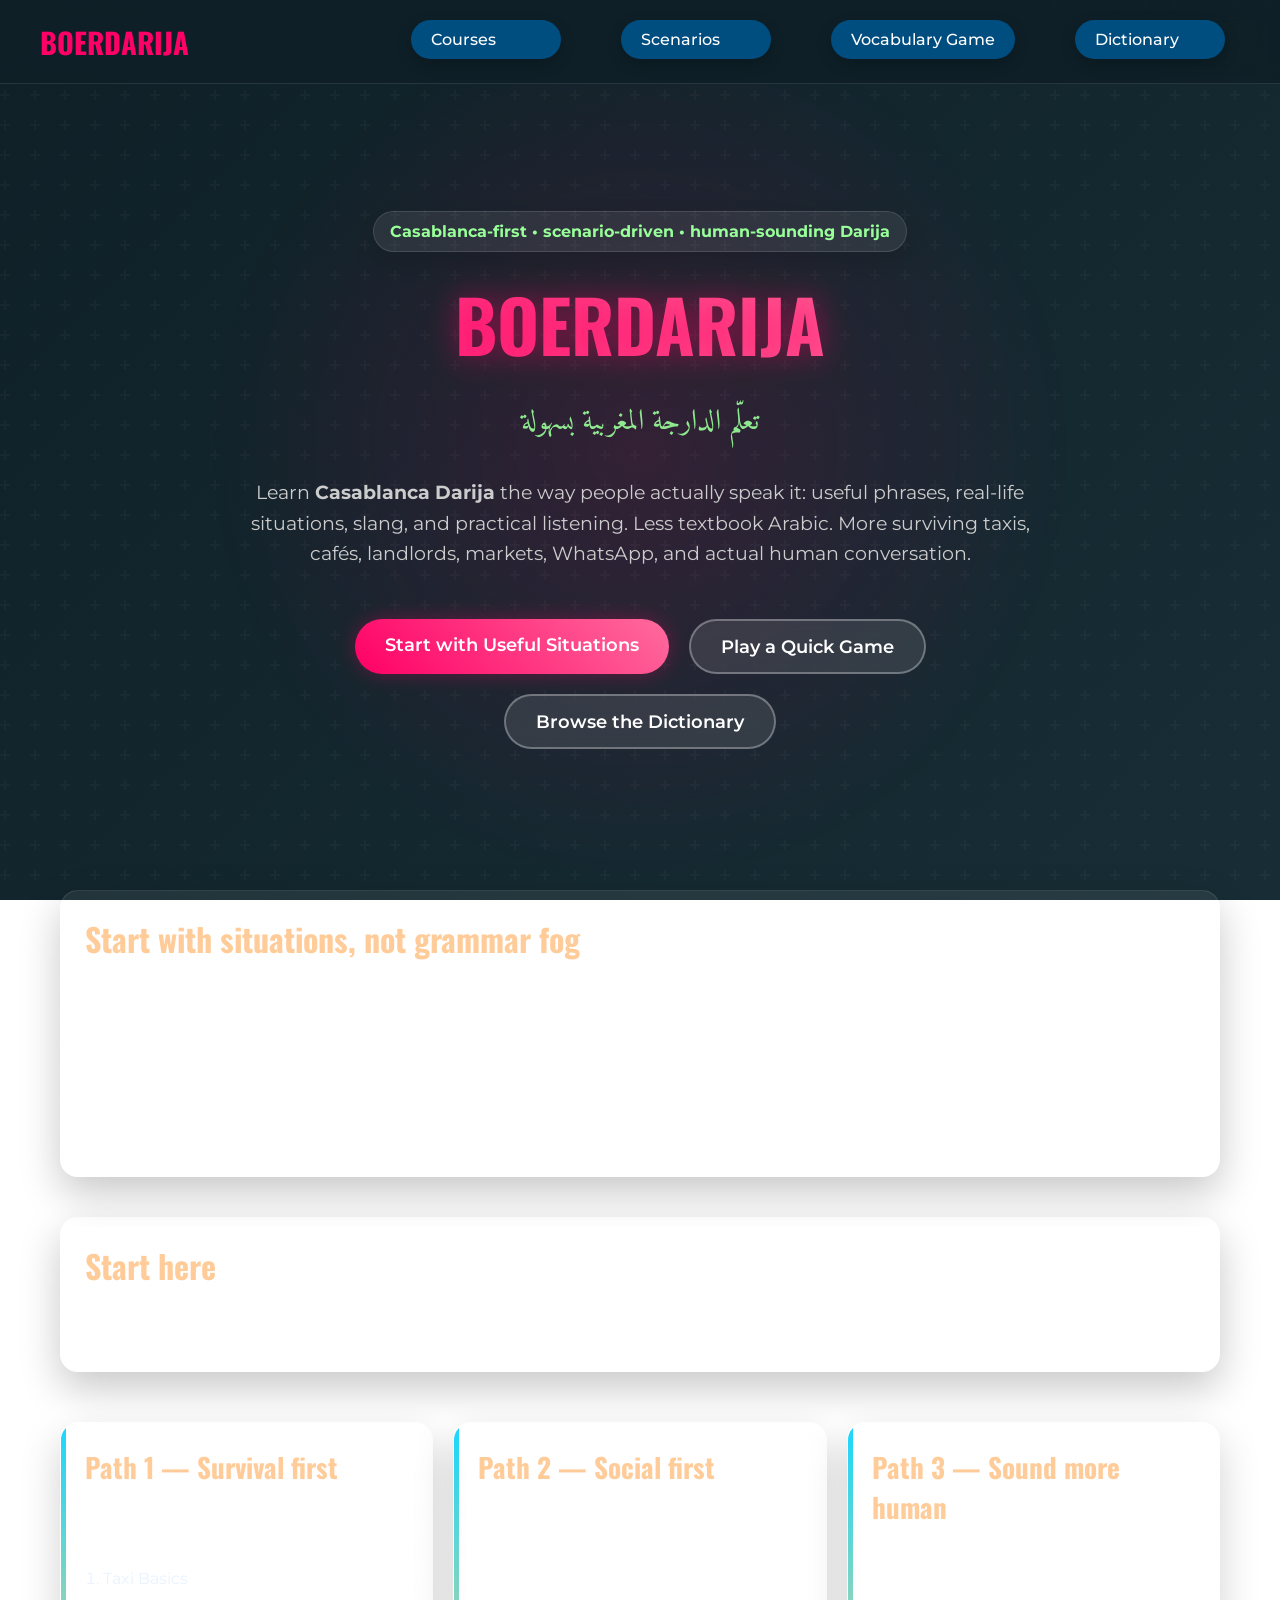
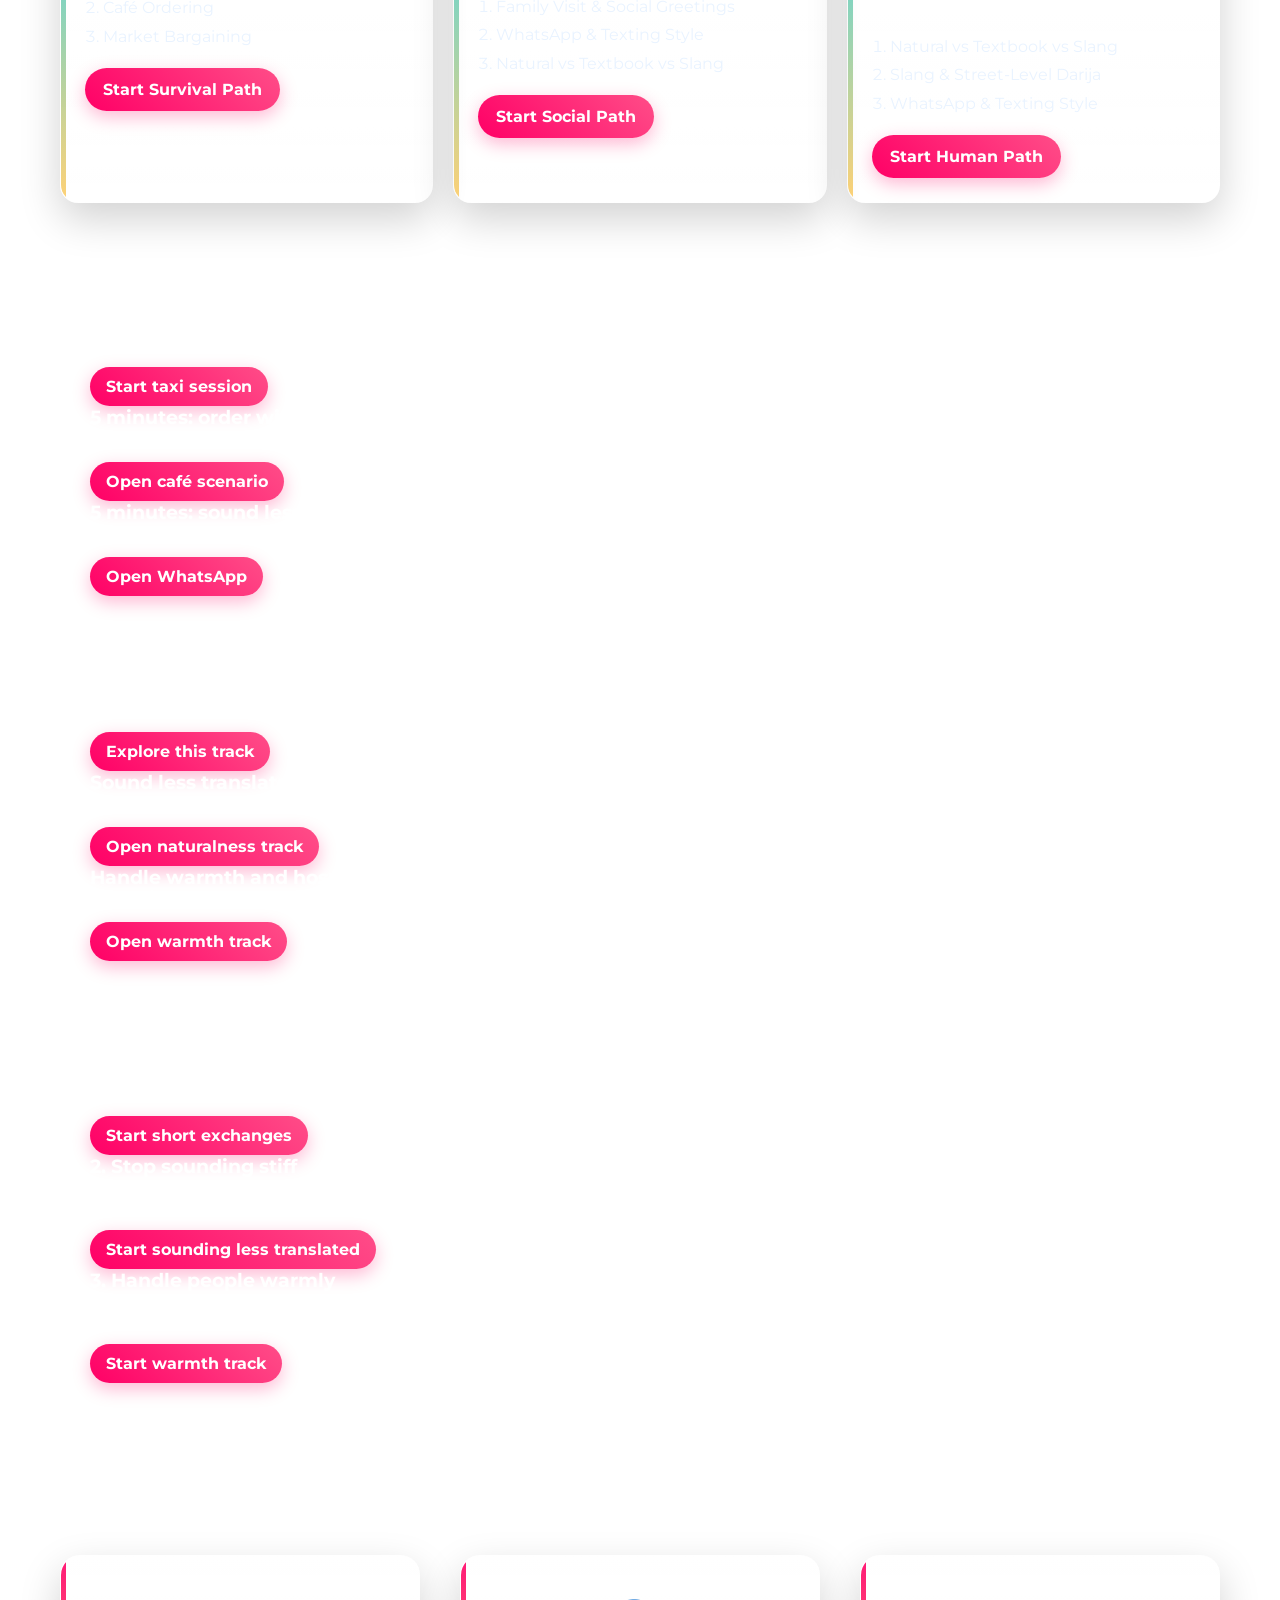
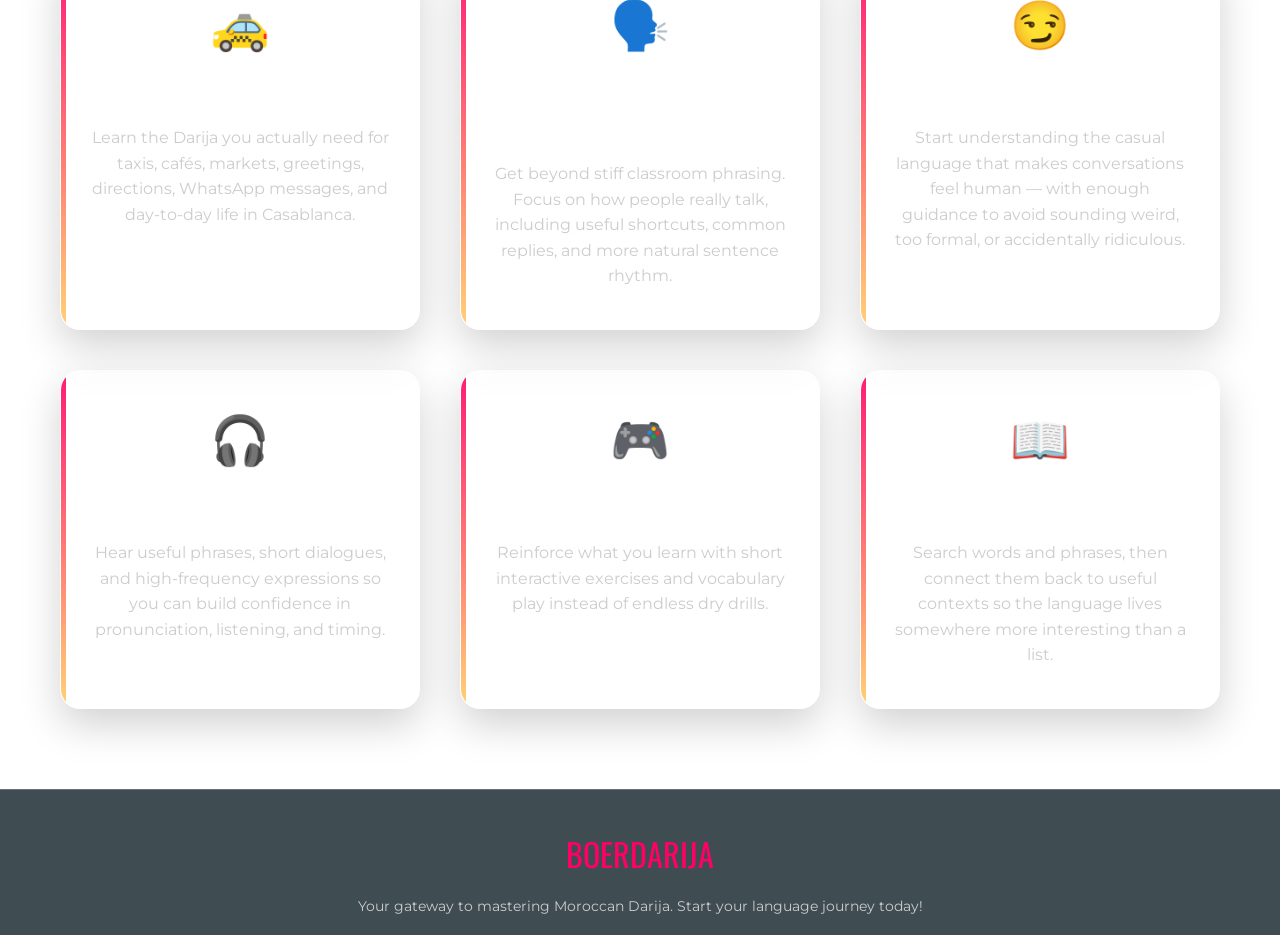
==== commit d6d3e89e: "Remove homepage path button style override" ====
--- a/index.html
+++ b/index.html
@@ -129,16 +129,6 @@
             color: #e9f3ff;
         }
         .path-card a {
-            display: inline-flex;
-            align-items: center;
-            justify-content: center;
-            padding: 12px 18px;
-            border-radius: 999px;
-            text-decoration: none;
-            font-weight: 700;
-            background: rgba(255,255,255,0.08);
-            color: #fff;
-            border: 1px solid rgba(255,255,255,0.12);
             transition: transform 0.16s ease, opacity 0.16s ease;
         }
         .path-card a:hover {
@@ -224,7 +214,7 @@
                 <li>Café Ordering</li>
                 <li>Market Bargaining</li>
             </ol>
-            <a href="scenario-taxi-basics.html">Start Survival Path</a>
+            <a class="btn-action-primary" href="scenario-taxi-basics.html">Start Survival Path</a>
         </div>
         <div class="path-card">
             <h3>Path 2 — Social first</h3>
@@ -234,7 +224,7 @@
                 <li>WhatsApp & Texting Style</li>
                 <li>Natural vs Textbook vs Slang</li>
             </ol>
-            <a href="scenario-family-social.html">Start Social Path</a>
+            <a class="btn-action-primary" href="scenario-family-social.html">Start Social Path</a>
         </div>
         <div class="path-card">
             <h3>Path 3 — Sound more human</h3>
@@ -244,7 +234,7 @@
                 <li>Slang & Street-Level Darija</li>
                 <li>WhatsApp & Texting Style</li>
             </ol>
-            <a href="natural-vs-textbook-vs-slang.html">Start Human Path</a>
+            <a class="btn-action-primary" href="natural-vs-textbook-vs-slang.html">Start Human Path</a>
         </div>
     </section>
 
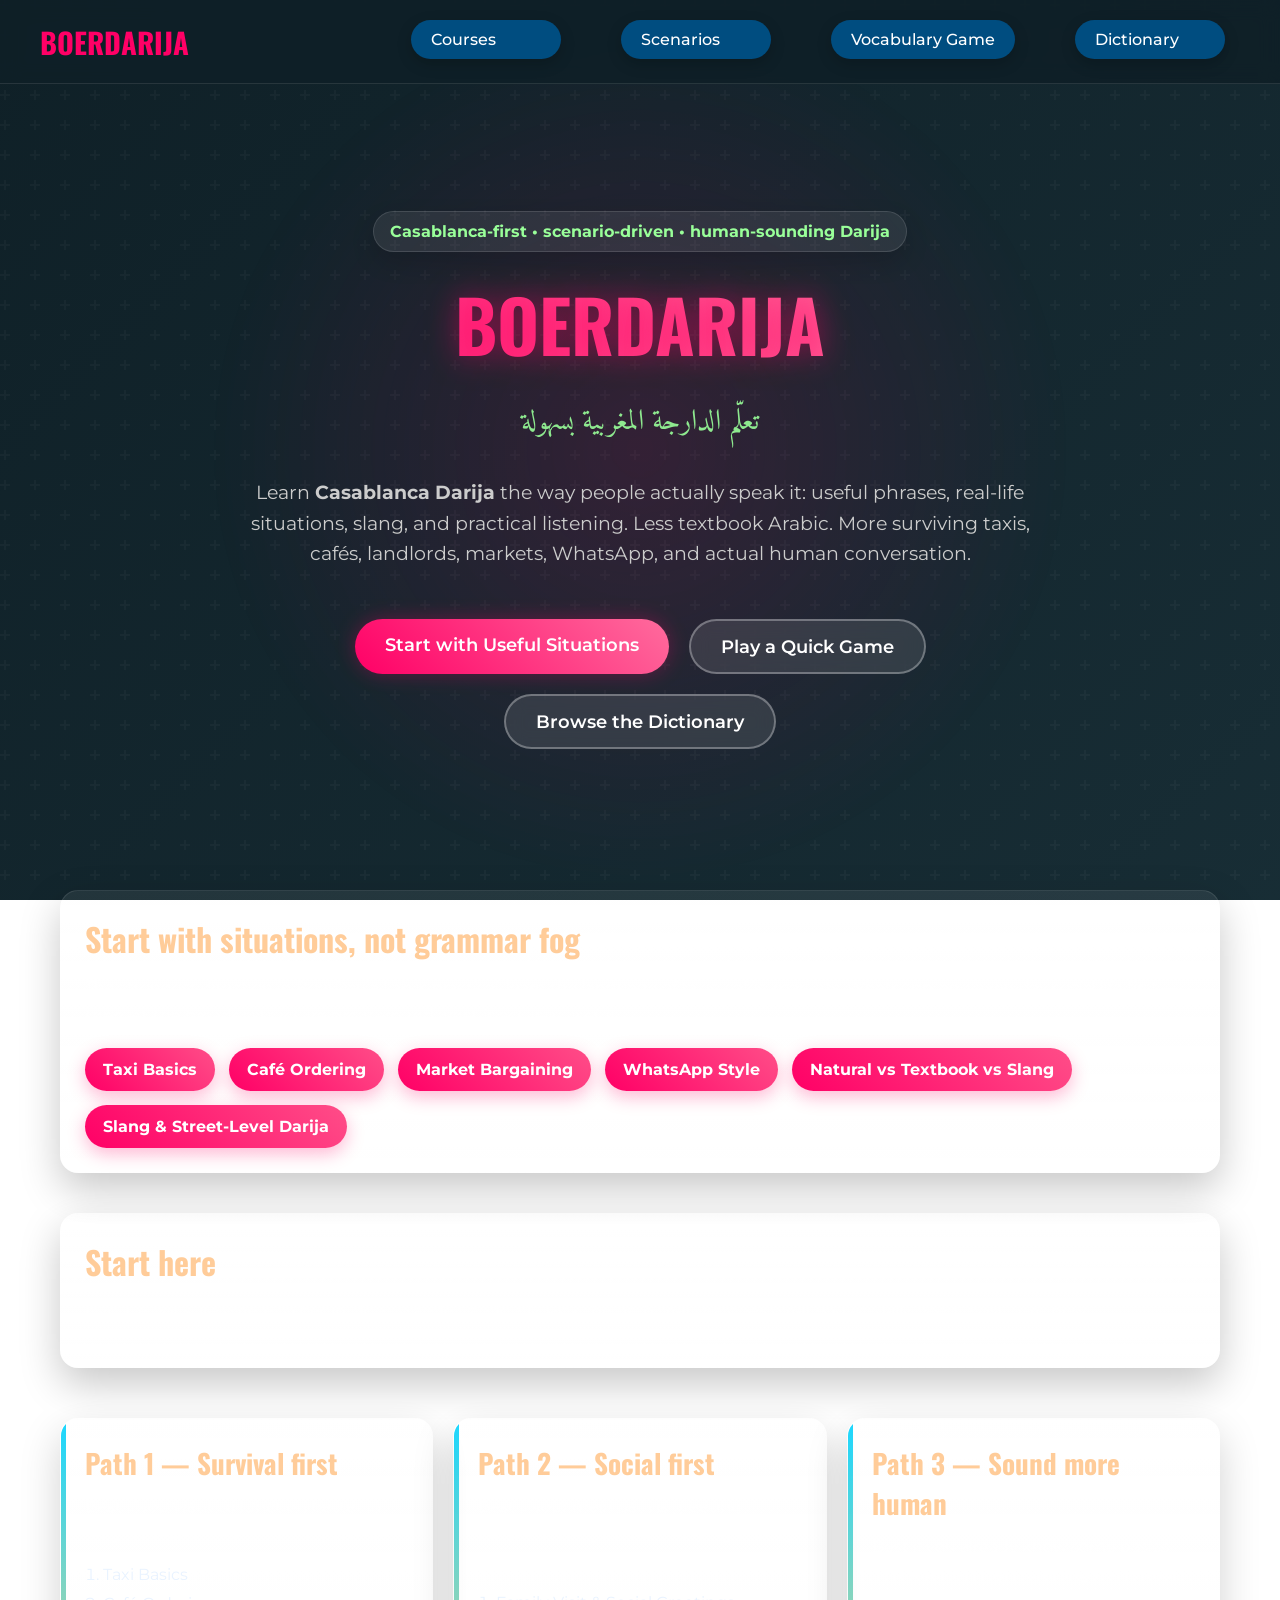
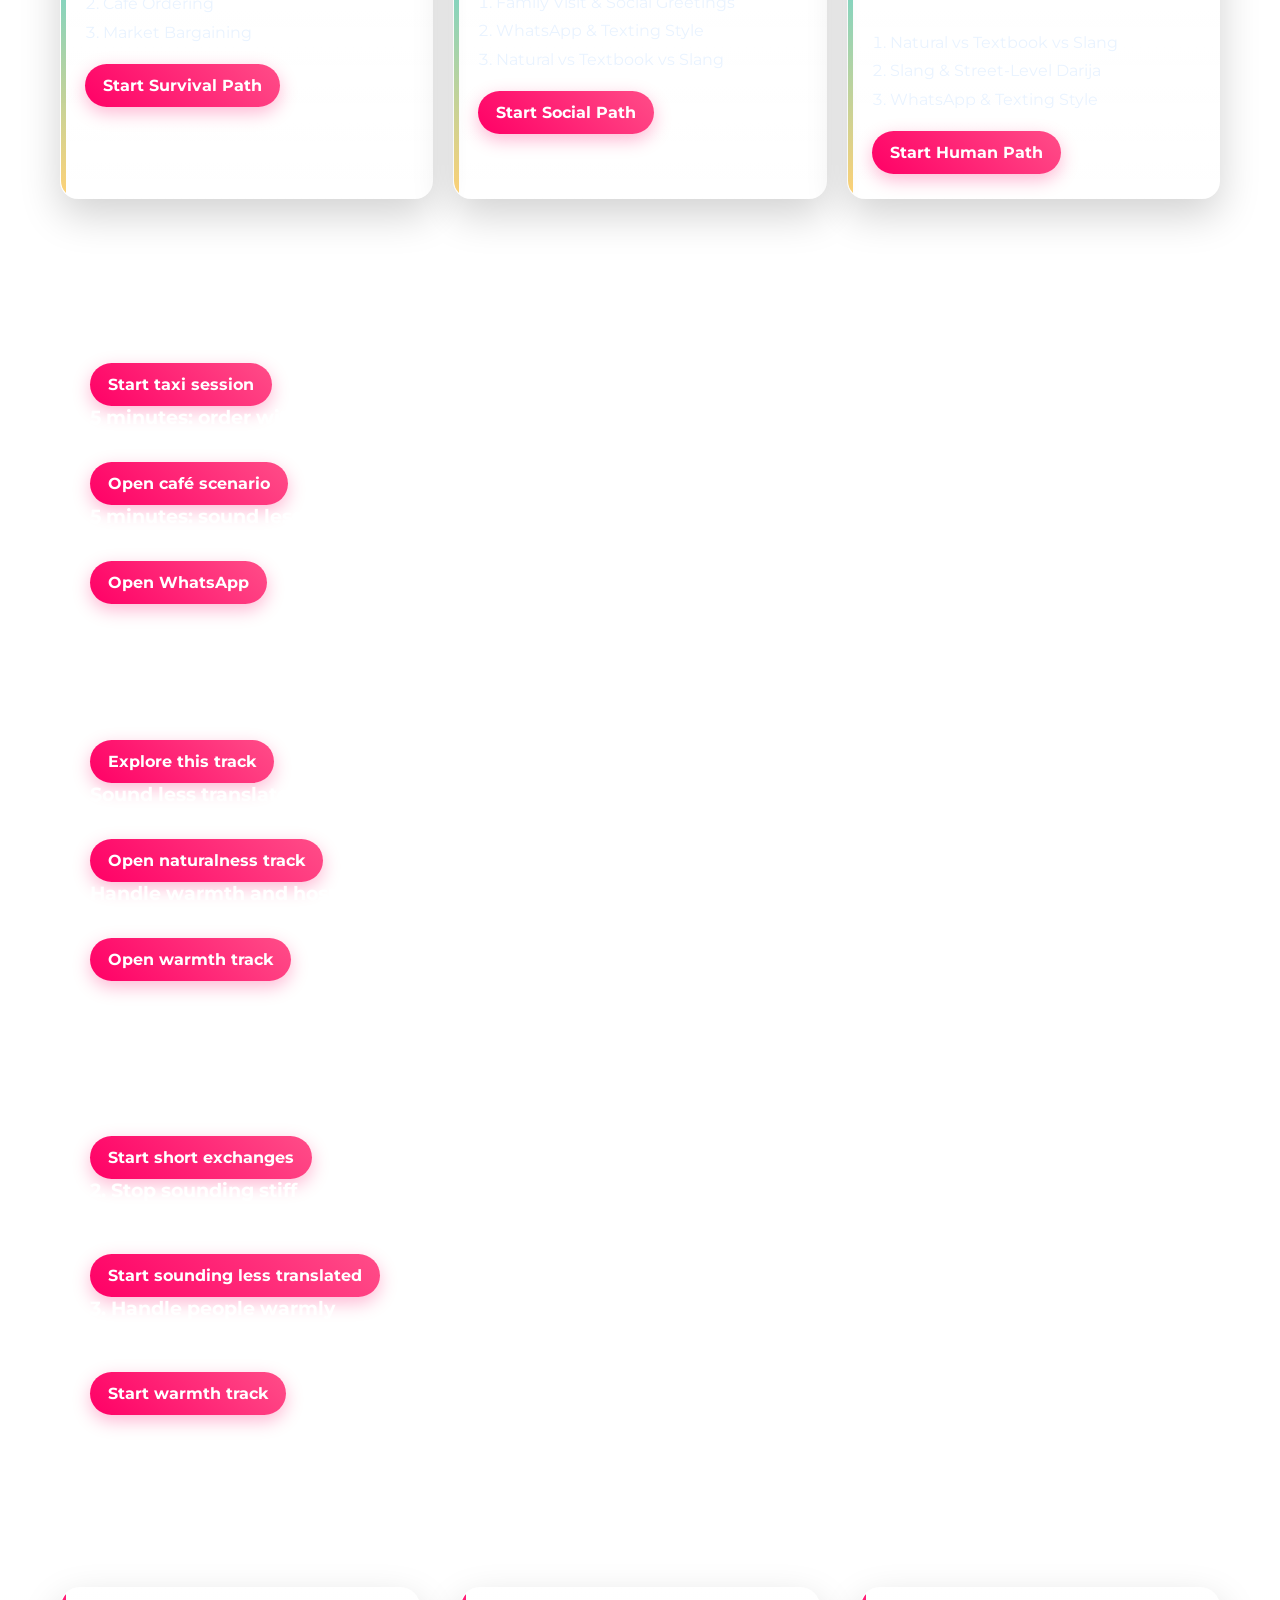
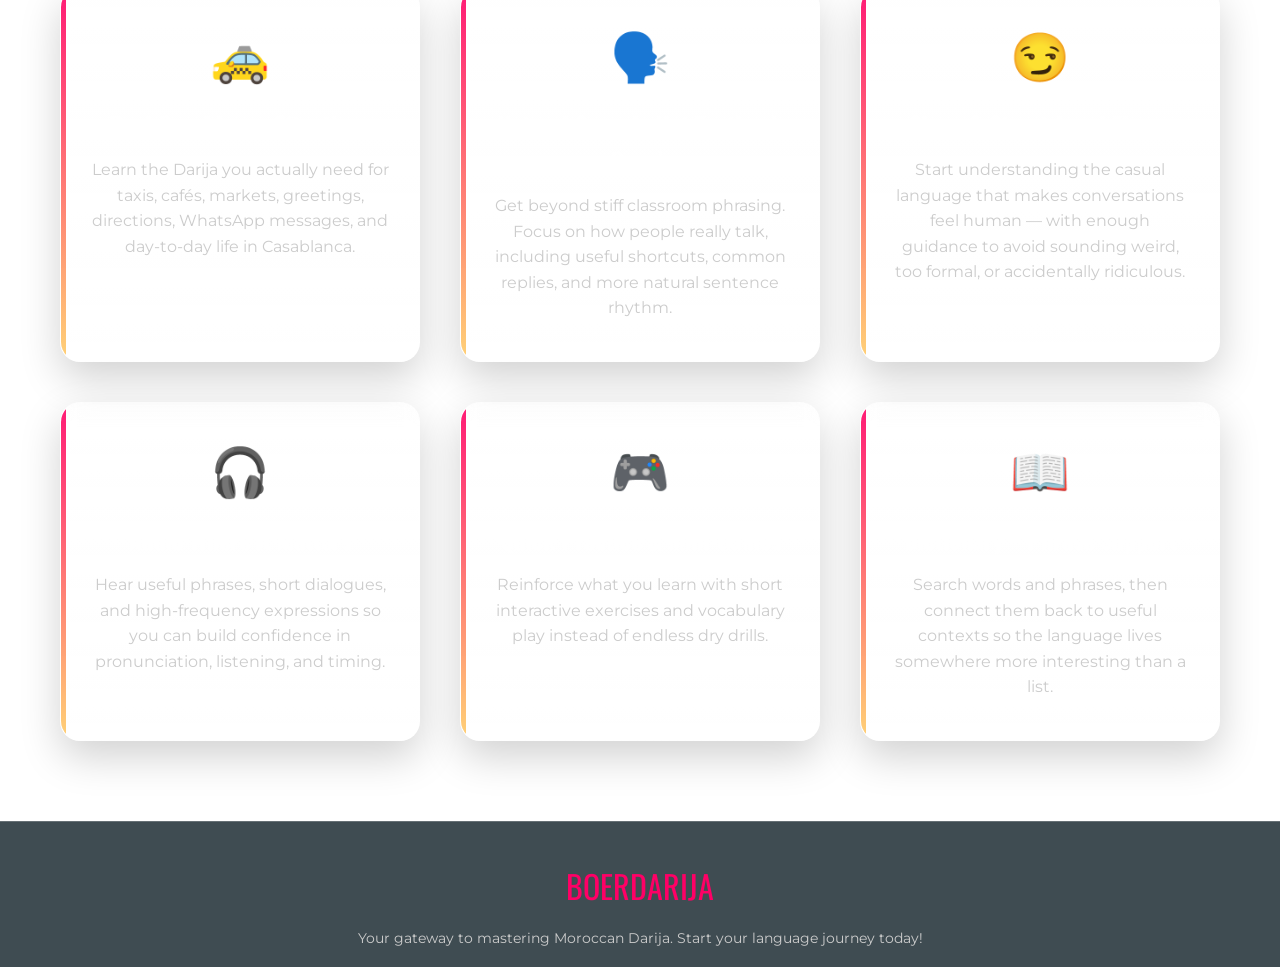
==== commit 94b3aa23: "Make homepage featured links use primary CTA style" ====
--- a/index.html
+++ b/index.html
@@ -72,16 +72,6 @@
             flex-wrap: wrap;
         }
         .featured-links a {
-            display: inline-flex;
-            align-items: center;
-            justify-content: center;
-            padding: 12px 18px;
-            border-radius: 999px;
-            text-decoration: none;
-            font-weight: 700;
-            background: rgba(255,255,255,0.08);
-            color: #fff;
-            border: 1px solid rgba(255,255,255,0.12);
             transition: transform 0.16s ease, opacity 0.16s ease;
         }
         .featured-links a:hover {
@@ -186,12 +176,12 @@
                 and everyday social life first — then let the broader structure grow around what is actually useful.
             </p>
             <div class="featured-links">
-                <a href="scenario-taxi-basics.html">Taxi Basics</a>
-                <a href="scenario-cafe-ordering.html">Café Ordering</a>
-                <a href="scenario-market-bargaining.html">Market Bargaining</a>
-                <a href="scenario-whatsapp-texting.html">WhatsApp Style</a>
-                <a href="natural-vs-textbook-vs-slang.html">Natural vs Textbook vs Slang</a>
-                <a href="slang.html">Slang & Street-Level Darija</a>
+                <a class="btn-action-primary" href="scenario-taxi-basics.html">Taxi Basics</a>
+                <a class="btn-action-primary" href="scenario-cafe-ordering.html">Café Ordering</a>
+                <a class="btn-action-primary" href="scenario-market-bargaining.html">Market Bargaining</a>
+                <a class="btn-action-primary" href="scenario-whatsapp-texting.html">WhatsApp Style</a>
+                <a class="btn-action-primary" href="natural-vs-textbook-vs-slang.html">Natural vs Textbook vs Slang</a>
+                <a class="btn-action-primary" href="slang.html">Slang & Street-Level Darija</a>
             </div>
         </div>
     </section>
--- a/css/style.css
+++ b/css/style.css
@@ -2044,23 +2044,24 @@
 
 /* Shared action language */
 .btn-action-primary, .scenario-actions a, .next-step-card a, .next-link, .path-card > a {
-  display: inline-flex;
-  align-items: center;
-  justify-content: center;
-  padding: 12px 18px;
-  border-radius: 999px;
-  text-decoration: none;
-  font-weight: 700;
-  background: linear-gradient(45deg, #ff0066, #ff4d88);
+  display: inline-flex !important;
+  align-items: center !important;
+  justify-content: center !important;
+  padding: 12px 18px !important;
+  border-radius: 999px !important;
+  text-decoration: none !important;
+  font-weight: 700 !important;
+  background: linear-gradient(45deg, #ff0066, #ff4d88) !important;
   color: #fff !important;
-  box-shadow: 0 6px 18px rgba(255, 0, 102, 0.28);
-  transition: transform 0.15s ease, opacity 0.15s ease, box-shadow 0.15s ease;
+  border: none !important;
+  box-shadow: 0 6px 18px rgba(255, 0, 102, 0.28) !important;
+  transition: transform 0.15s ease, opacity 0.15s ease, box-shadow 0.15s ease !important;
 }
 
 .btn-action-primary:hover, .scenario-actions a:hover, .next-step-card a:hover, .next-link:hover, .path-card > a:hover {
   transform: translateY(-1px);
   opacity: 0.95;
-  box-shadow: 0 8px 22px rgba(255, 0, 102, 0.34);
+  box-shadow: 0 8px 22px rgba(255, 0, 102, 0.34) !important;
 }
 
 .btn-action-secondary, .scenario-actions span {
@@ -2075,3 +2076,34 @@
   color: #d7ecff;
   border: 1px solid rgba(255,255,255,0.12);
 }
+
+
+.btn-utility, .audio-btn {
+  display: inline-flex !important;
+  align-items: center !important;
+  justify-content: center !important;
+  padding: 10px 14px !important;
+  border-radius: 999px !important;
+  text-decoration: none !important;
+  font-weight: 700 !important;
+  background: linear-gradient(180deg, rgba(255,255,255,0.16), rgba(255,255,255,0.09)) !important;
+  color: #ffffff !important;
+  border: 1px solid rgba(255,255,255,0.24) !important;
+  box-shadow: 0 4px 14px rgba(0,0,0,0.12) !important;
+  transition: transform 0.15s ease, background 0.15s ease, border-color 0.15s ease, opacity 0.15s ease, box-shadow 0.15s ease !important;
+}
+
+.btn-utility:hover, .audio-btn:hover {
+  transform: translateY(-1px);
+  background: linear-gradient(180deg, rgba(255,255,255,0.20), rgba(255,255,255,0.12)) !important;
+  border-color: rgba(255,255,255,0.34) !important;
+  box-shadow: 0 6px 18px rgba(0,0,0,0.18) !important;
+  opacity: 1;
+}
+
+.audio-btn.missing, .btn-utility.muted {
+  background: rgba(255,255,255,0.06) !important;
+  color: #d7ecff !important;
+  border: 1px solid rgba(255,255,255,0.10) !important;
+  box-shadow: none !important;
+}
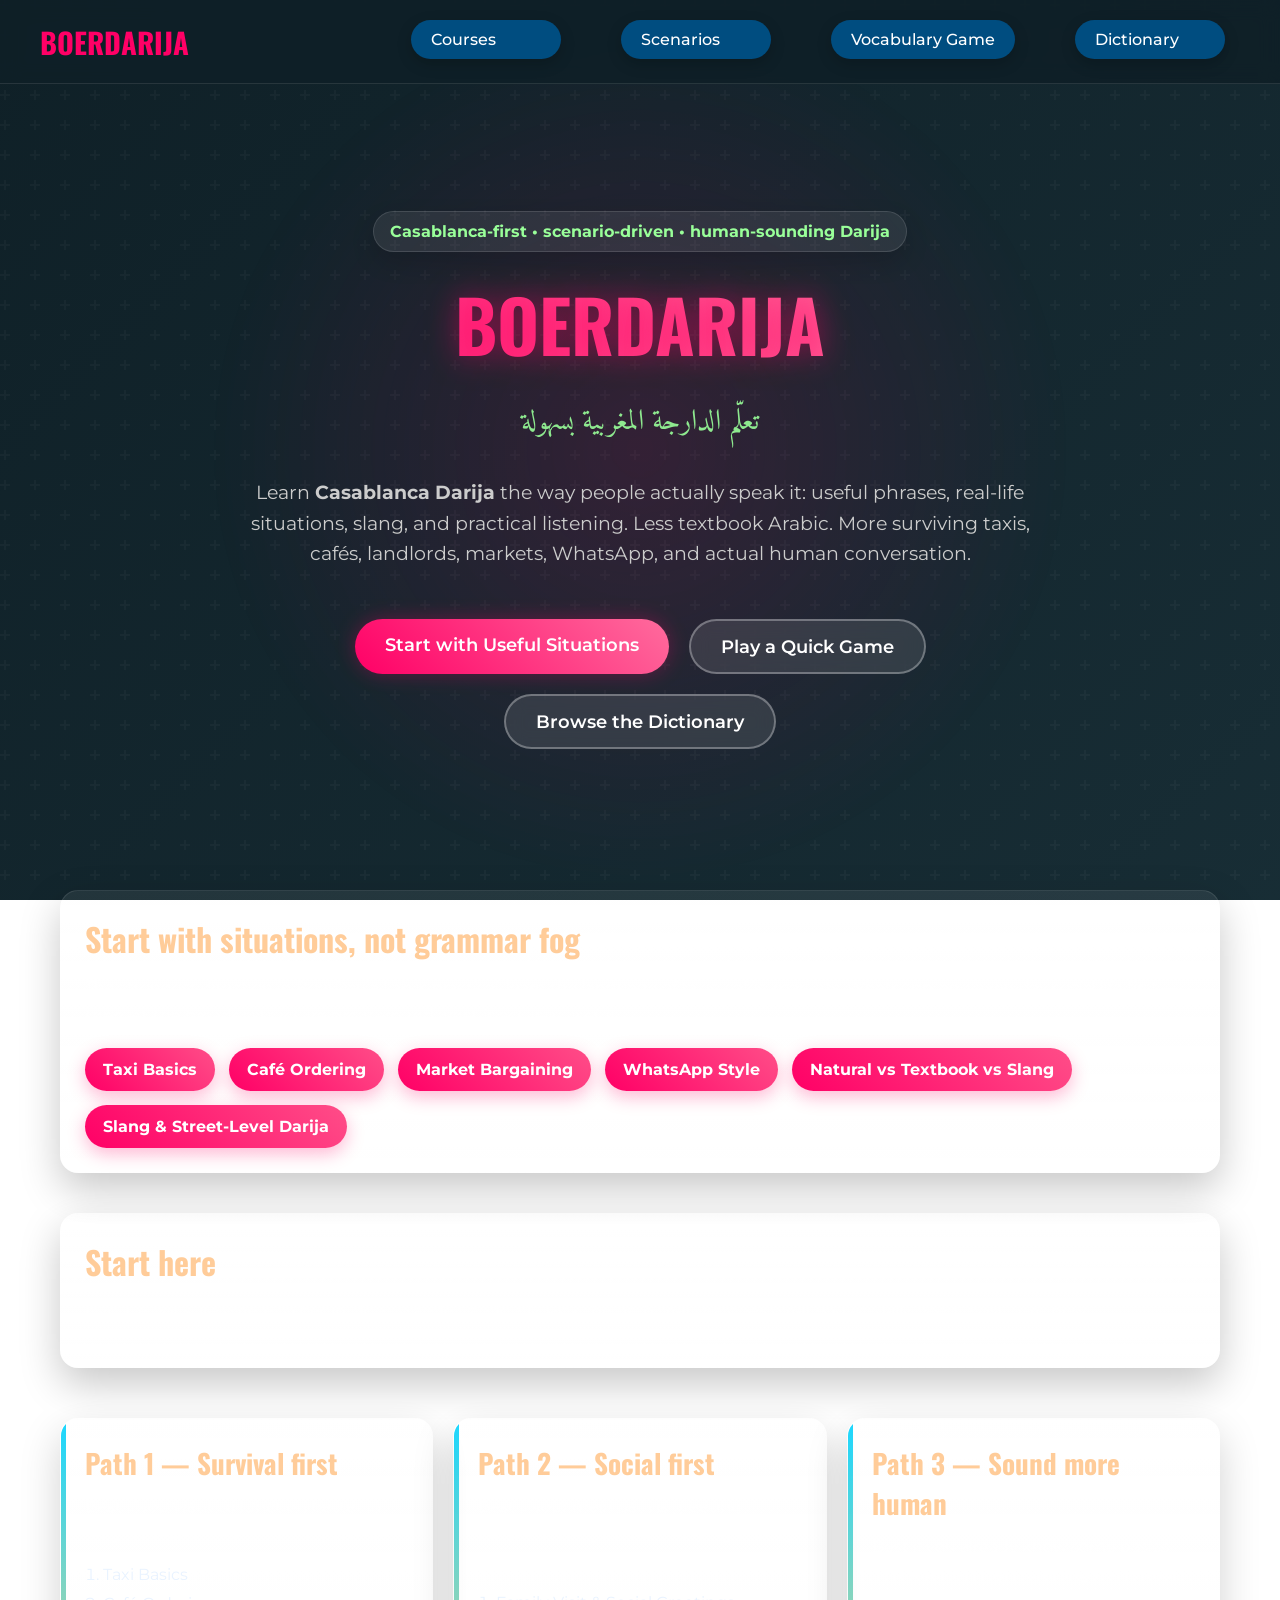
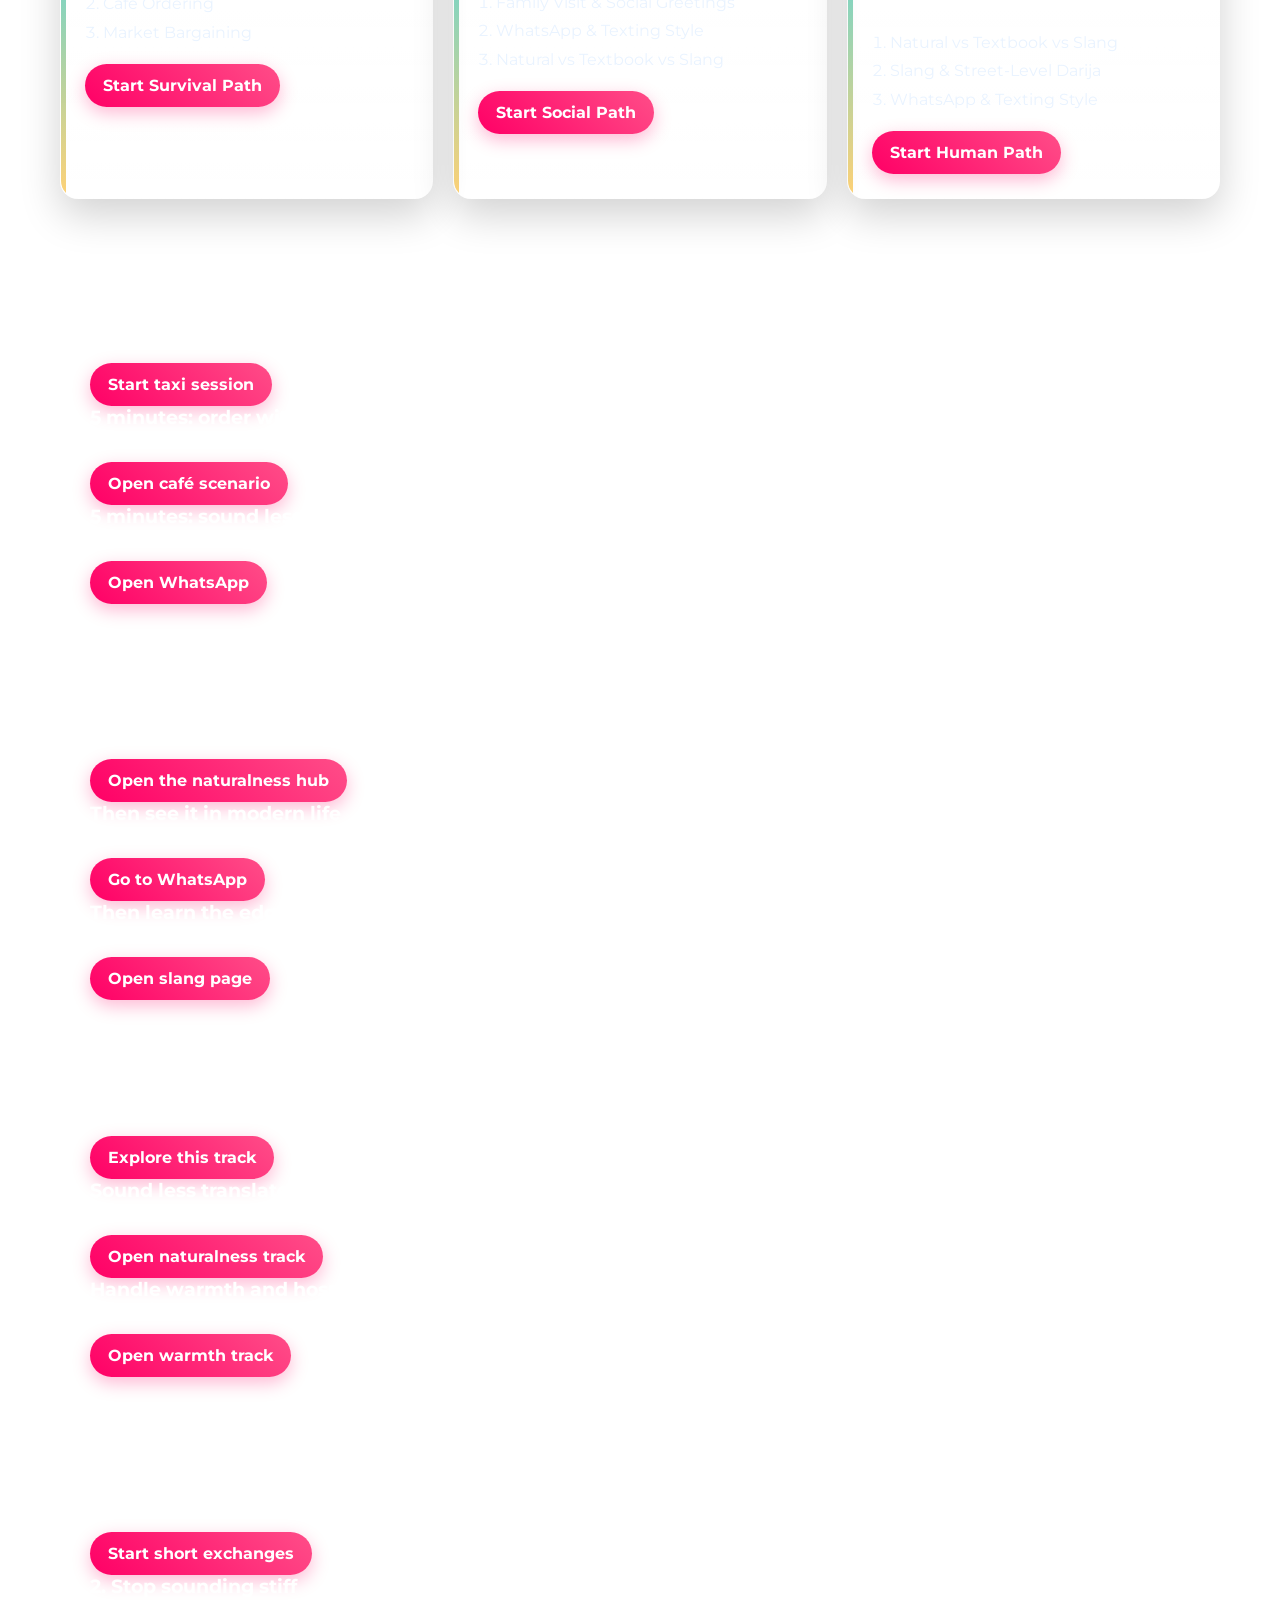
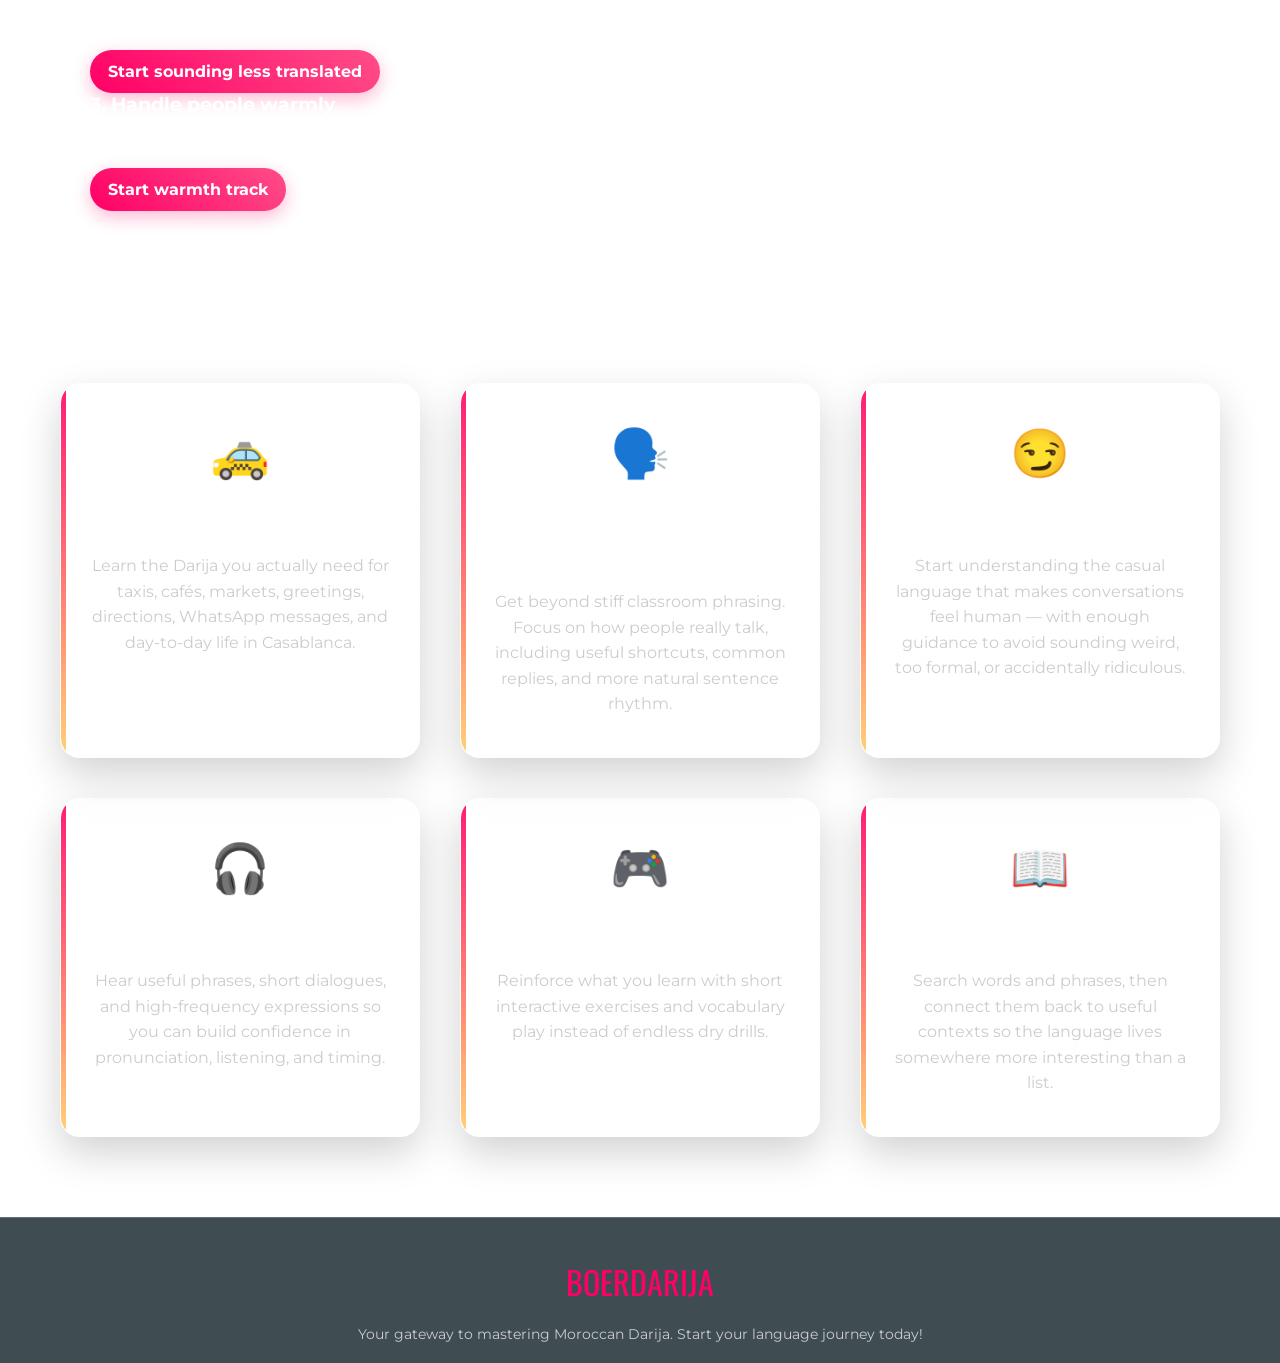
==== commit b51637a9: "Strengthen sound-less-translated path" ====
--- a/index.html
+++ b/index.html
@@ -252,6 +252,28 @@
     </section>
 
 <section class="section-card" style="max-width: 1100px; margin: 0 auto 32px auto;">
+      <h2>Sound less translated</h2>
+      <p>This is one of the strongest reasons to use BoerDarija Lab: stop sounding textbook-shaped and start hearing what real people would actually say.</p>
+      <div class="cards-grid">
+        <div class="card">
+          <h3>Start with the core comparison</h3>
+          <p>See the difference between textbook Arabic, safe natural Darija, and the more clipped/slangy versions.</p>
+          <a class="mini-cta btn-action-primary" href="natural-vs-textbook-vs-slang.html">Open the naturalness hub</a>
+        </div>
+        <div class="card">
+          <h3>Then see it in modern life</h3>
+          <p>WhatsApp is where translated-sounding language becomes obvious very fast.</p>
+          <a class="mini-cta btn-action-primary" href="scenario-whatsapp-texting.html">Go to WhatsApp</a>
+        </div>
+        <div class="card">
+          <h3>Then learn the edge safely</h3>
+          <p>Use slang as recognition and controlled usage, not as the first thing you force into every sentence.</p>
+          <a class="mini-cta btn-action-primary" href="slang.html">Open slang page</a>
+        </div>
+      </div>
+    </section>
+
+<section class="section-card" style="max-width: 1100px; margin: 0 auto 32px auto;">
       <h2>Capability tracks</h2>
       <p>This lab is not really about “levels.” It is about helping you become more functional, less stiff, and more socially comfortable in Casablanca.</p>
       <div class="cards-grid">
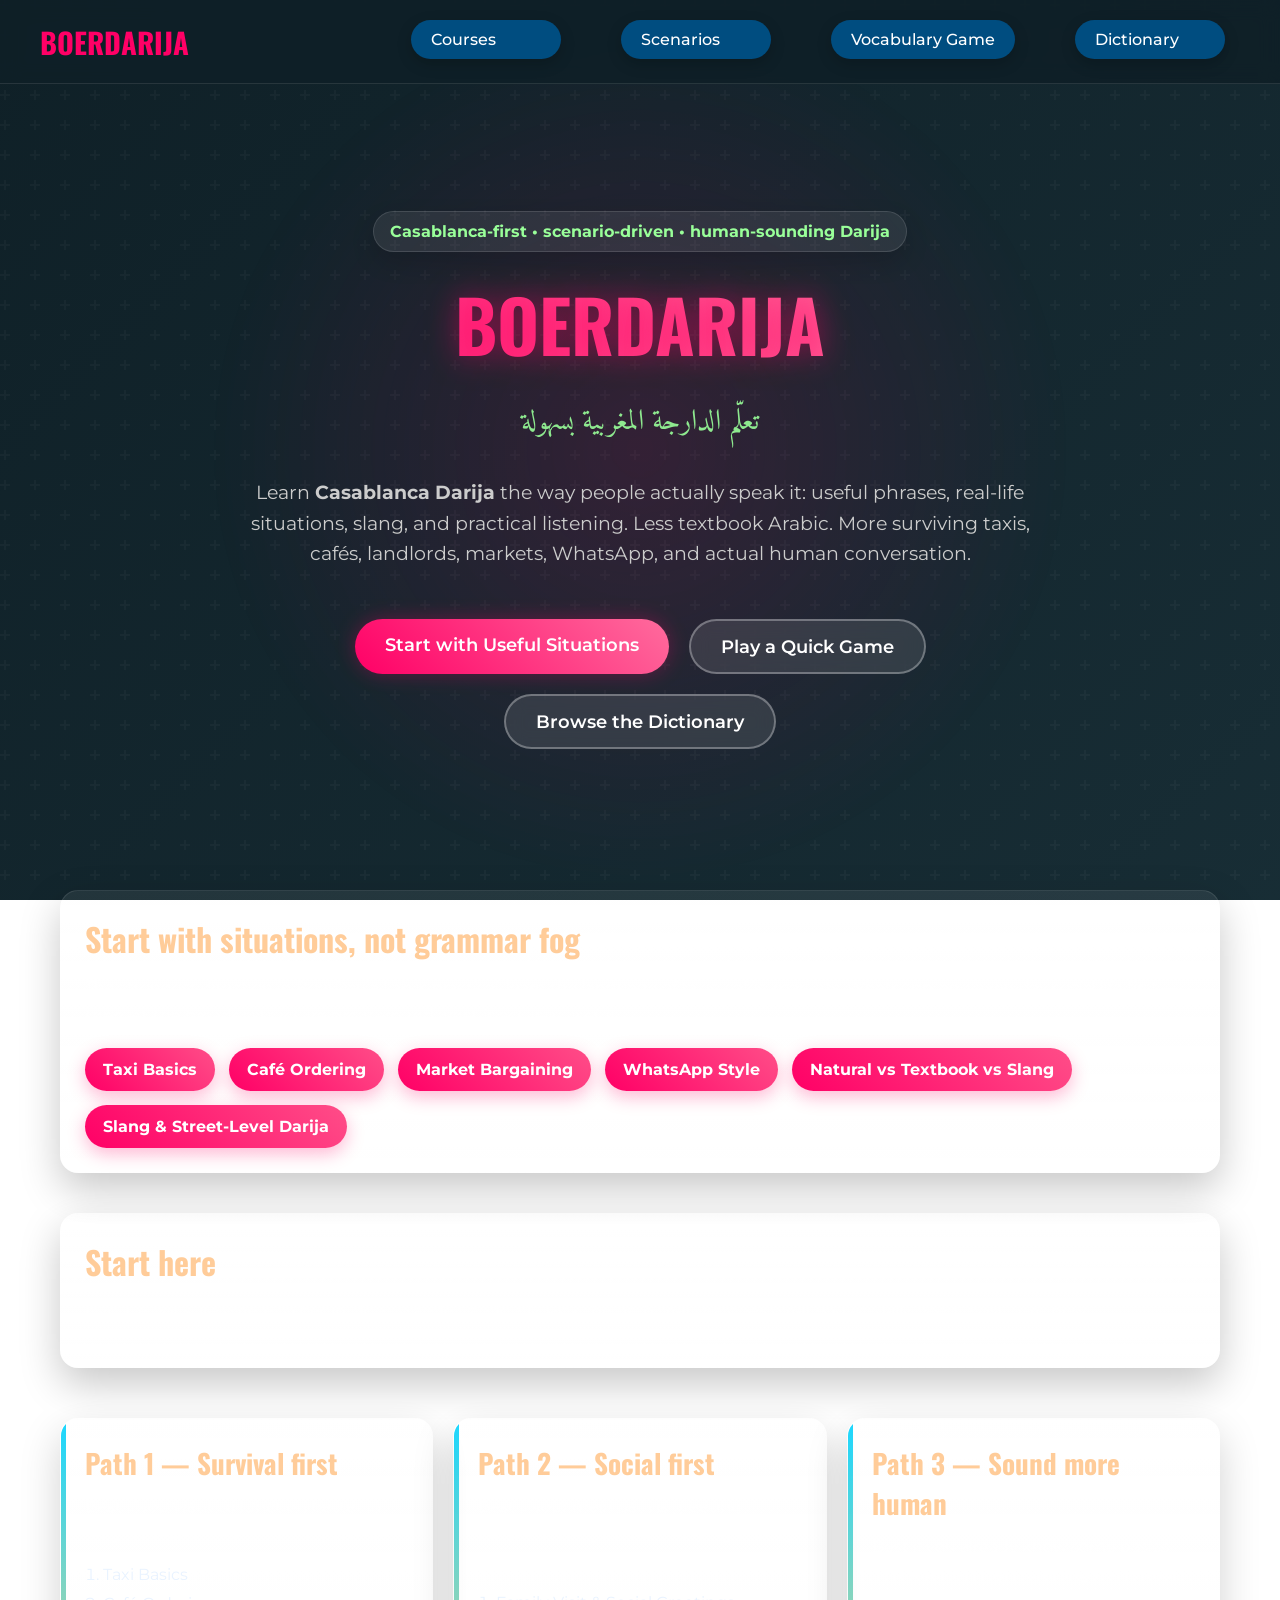
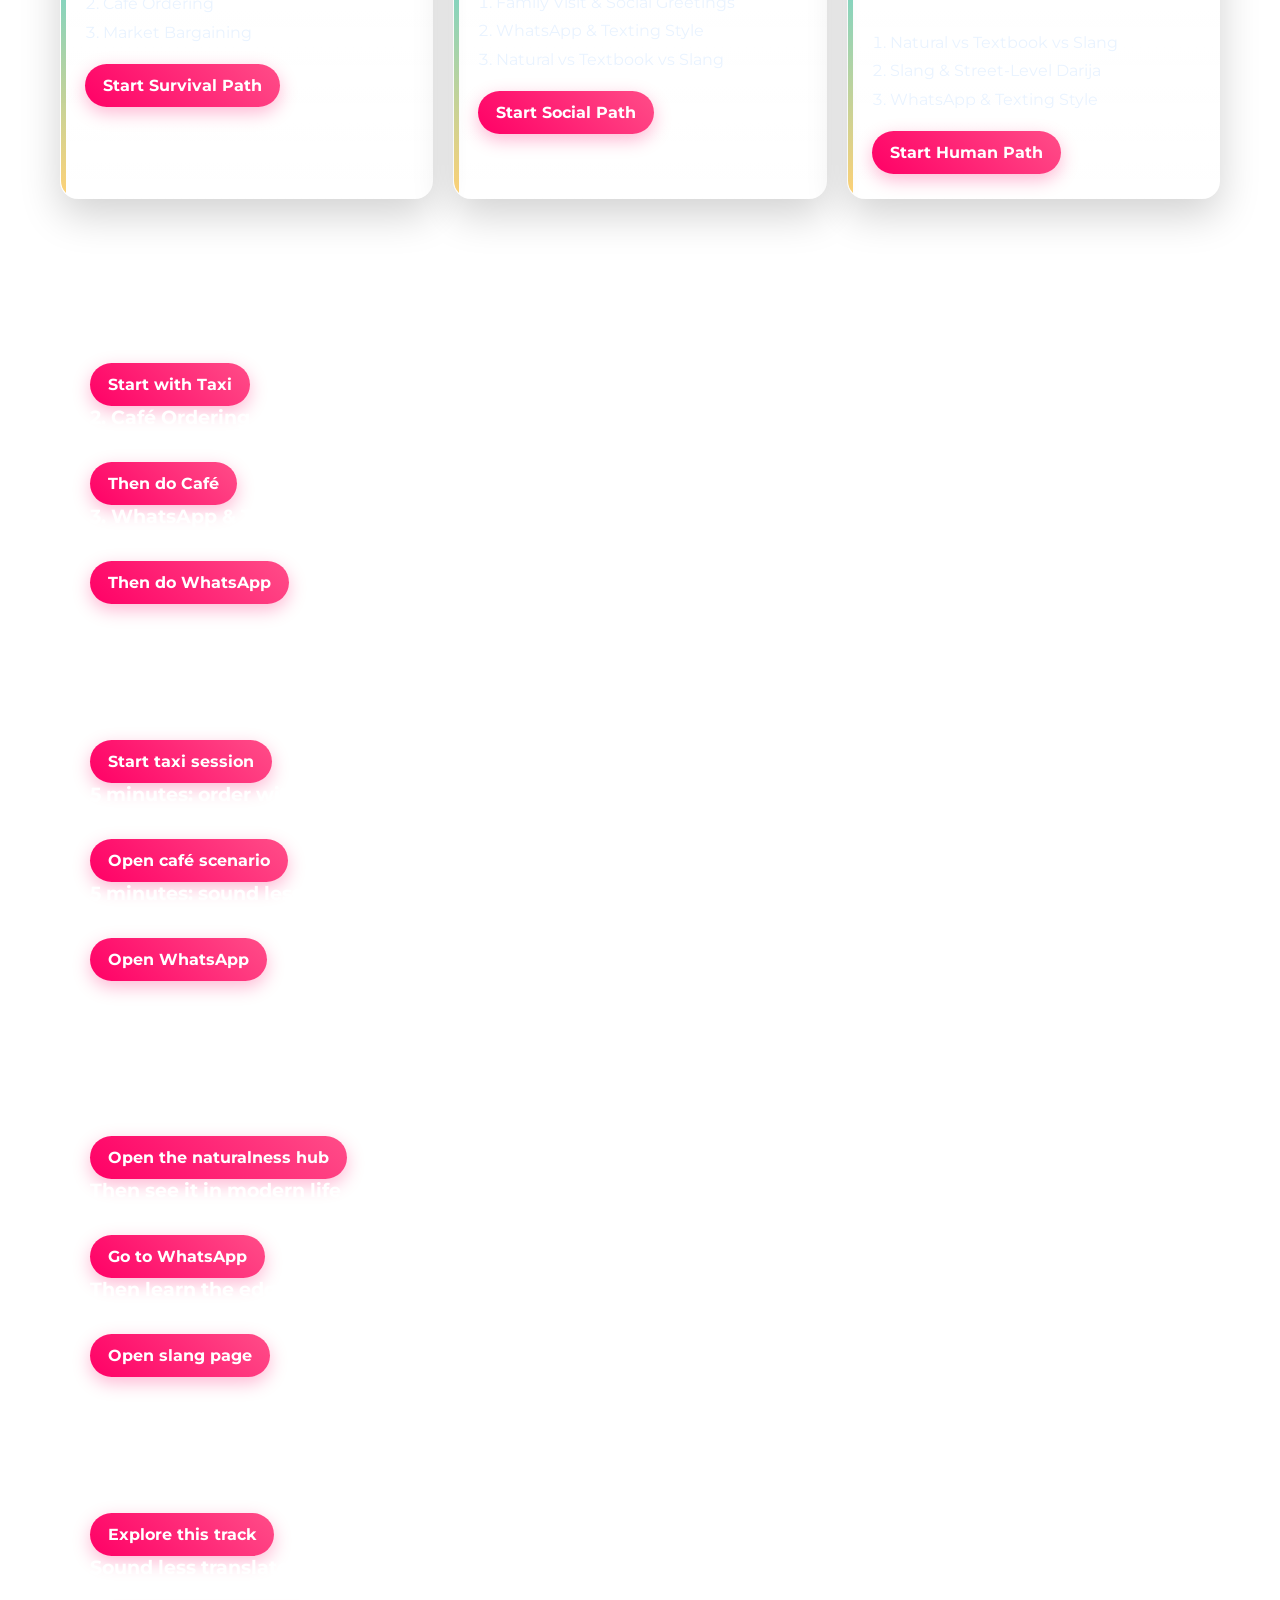
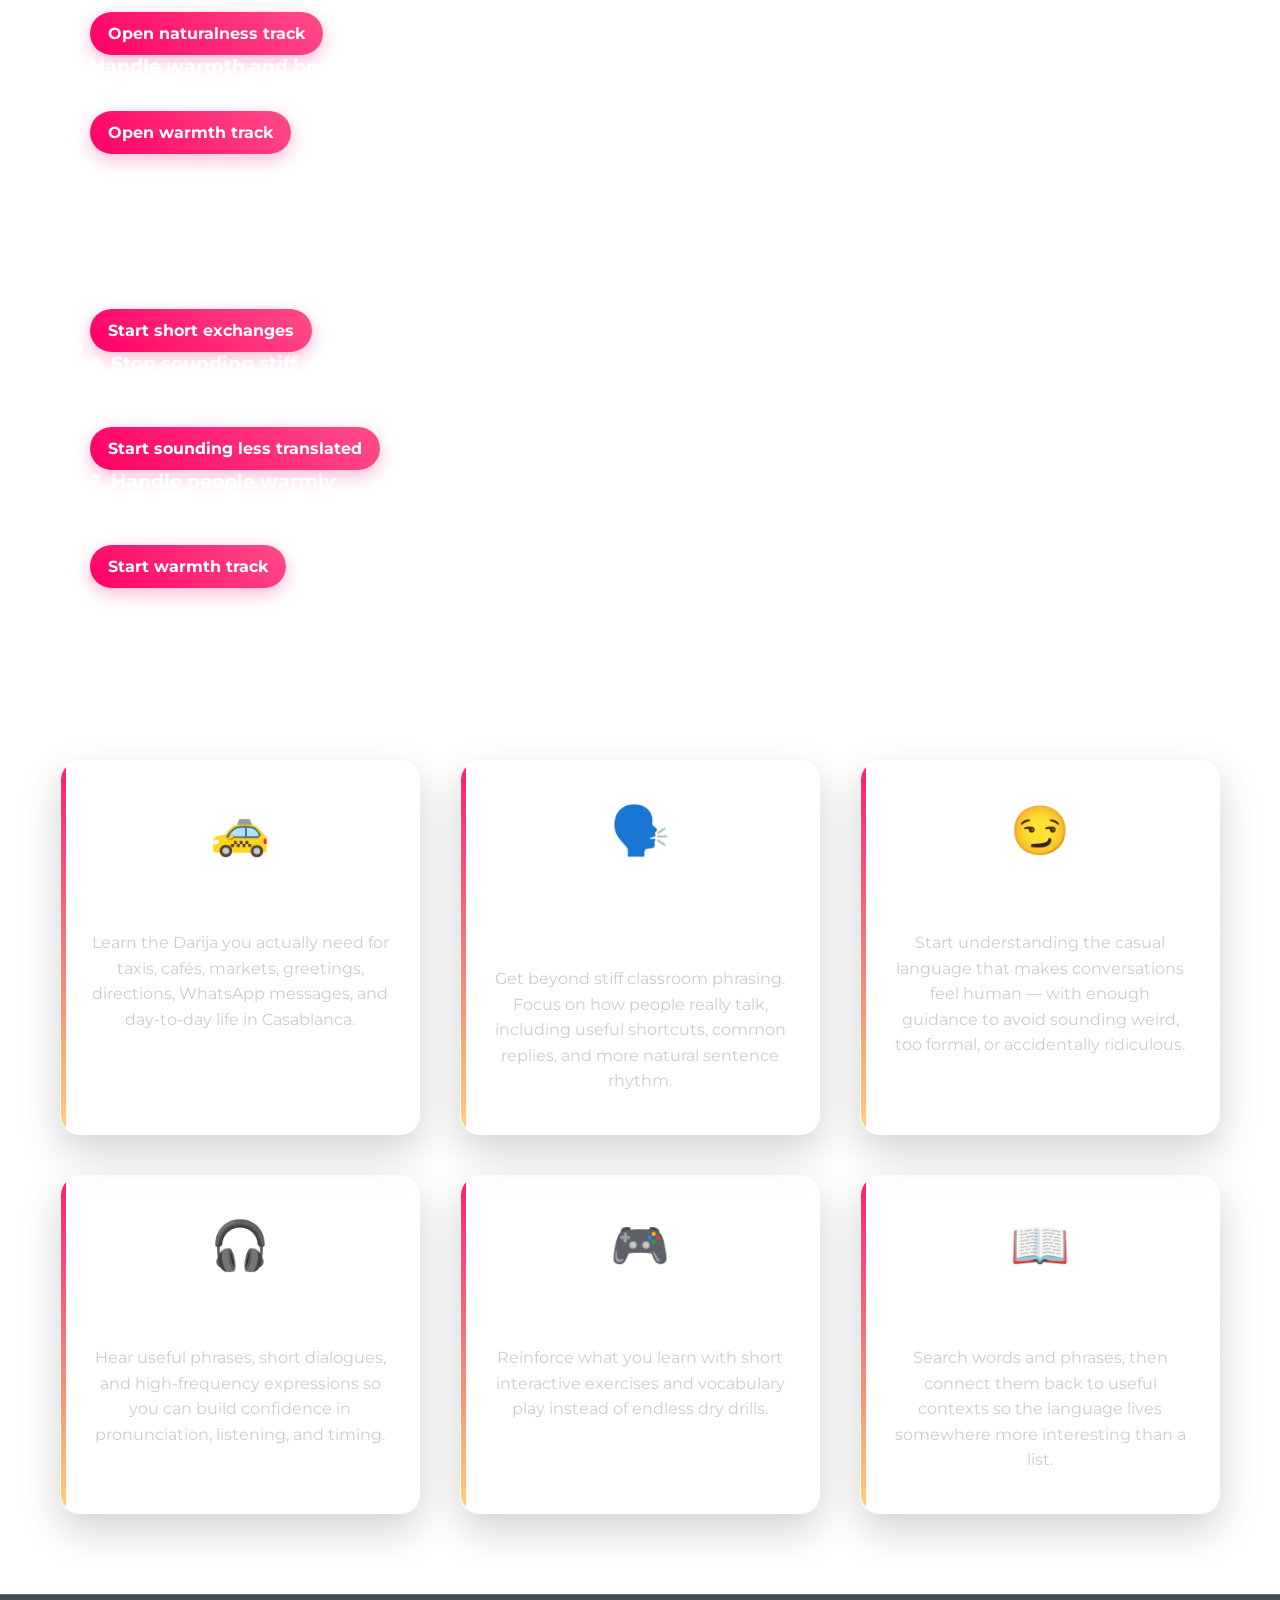
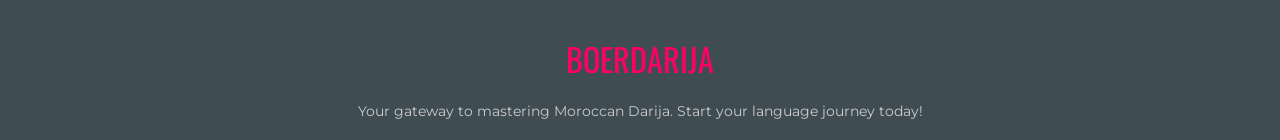
==== commit d2d4f3c8: "Add absolute beginner path" ====
--- a/index.html
+++ b/index.html
@@ -230,6 +230,28 @@
 
     <!-- Features Section -->
     <section class="section-card" style="max-width: 1100px; margin: 0 auto 32px auto;">
+      <h2>Absolute beginner? Start here.</h2>
+      <p>If you know basically nothing yet, don’t overthink the whole site. Do these 3 first and you’ll get the right kind of early confidence.</p>
+      <div class="cards-grid">
+        <div class="card">
+          <h3>1. Taxi Basics</h3>
+          <p>Fastest first win. Learn one real-life exchange and one likely reply.</p>
+          <a class="mini-cta btn-action-primary" href="scenario-taxi-basics.html">Start with Taxi</a>
+        </div>
+        <div class="card">
+          <h3>2. Café Ordering</h3>
+          <p>Keep the momentum going with another short, high-frequency exchange.</p>
+          <a class="mini-cta btn-action-primary" href="scenario-cafe-ordering.html">Then do Café</a>
+        </div>
+        <div class="card">
+          <h3>3. WhatsApp & Texting</h3>
+          <p>Then start hearing how normal modern Darija sounds in real messages.</p>
+          <a class="mini-cta btn-action-primary" href="scenario-whatsapp-texting.html">Then do WhatsApp</a>
+        </div>
+      </div>
+    </section>
+
+<section class="section-card" style="max-width: 1100px; margin: 0 auto 32px auto;">
       <h2>5-minute confidence boosts</h2>
       <p>You do not need a full study session every time. Pick a small real-life moment and leave a little less frozen than before.</p>
       <div class="cards-grid">
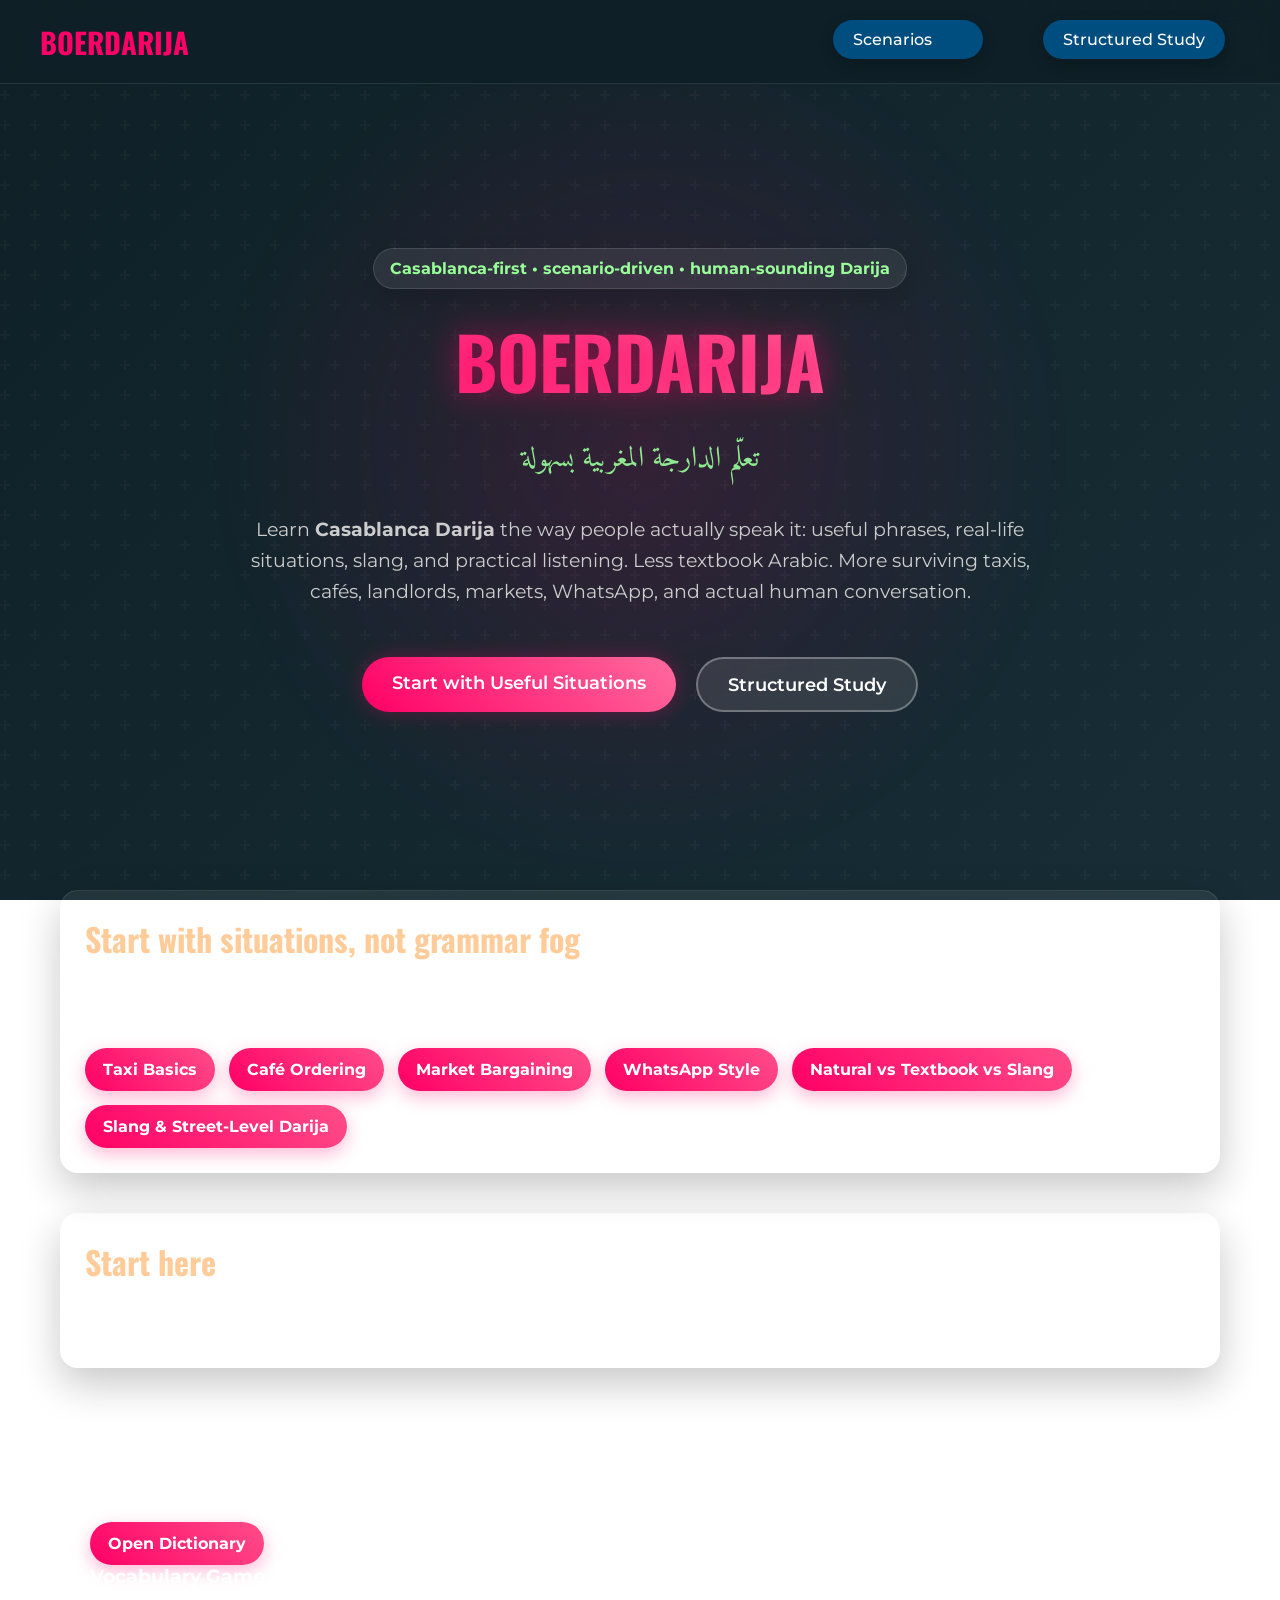
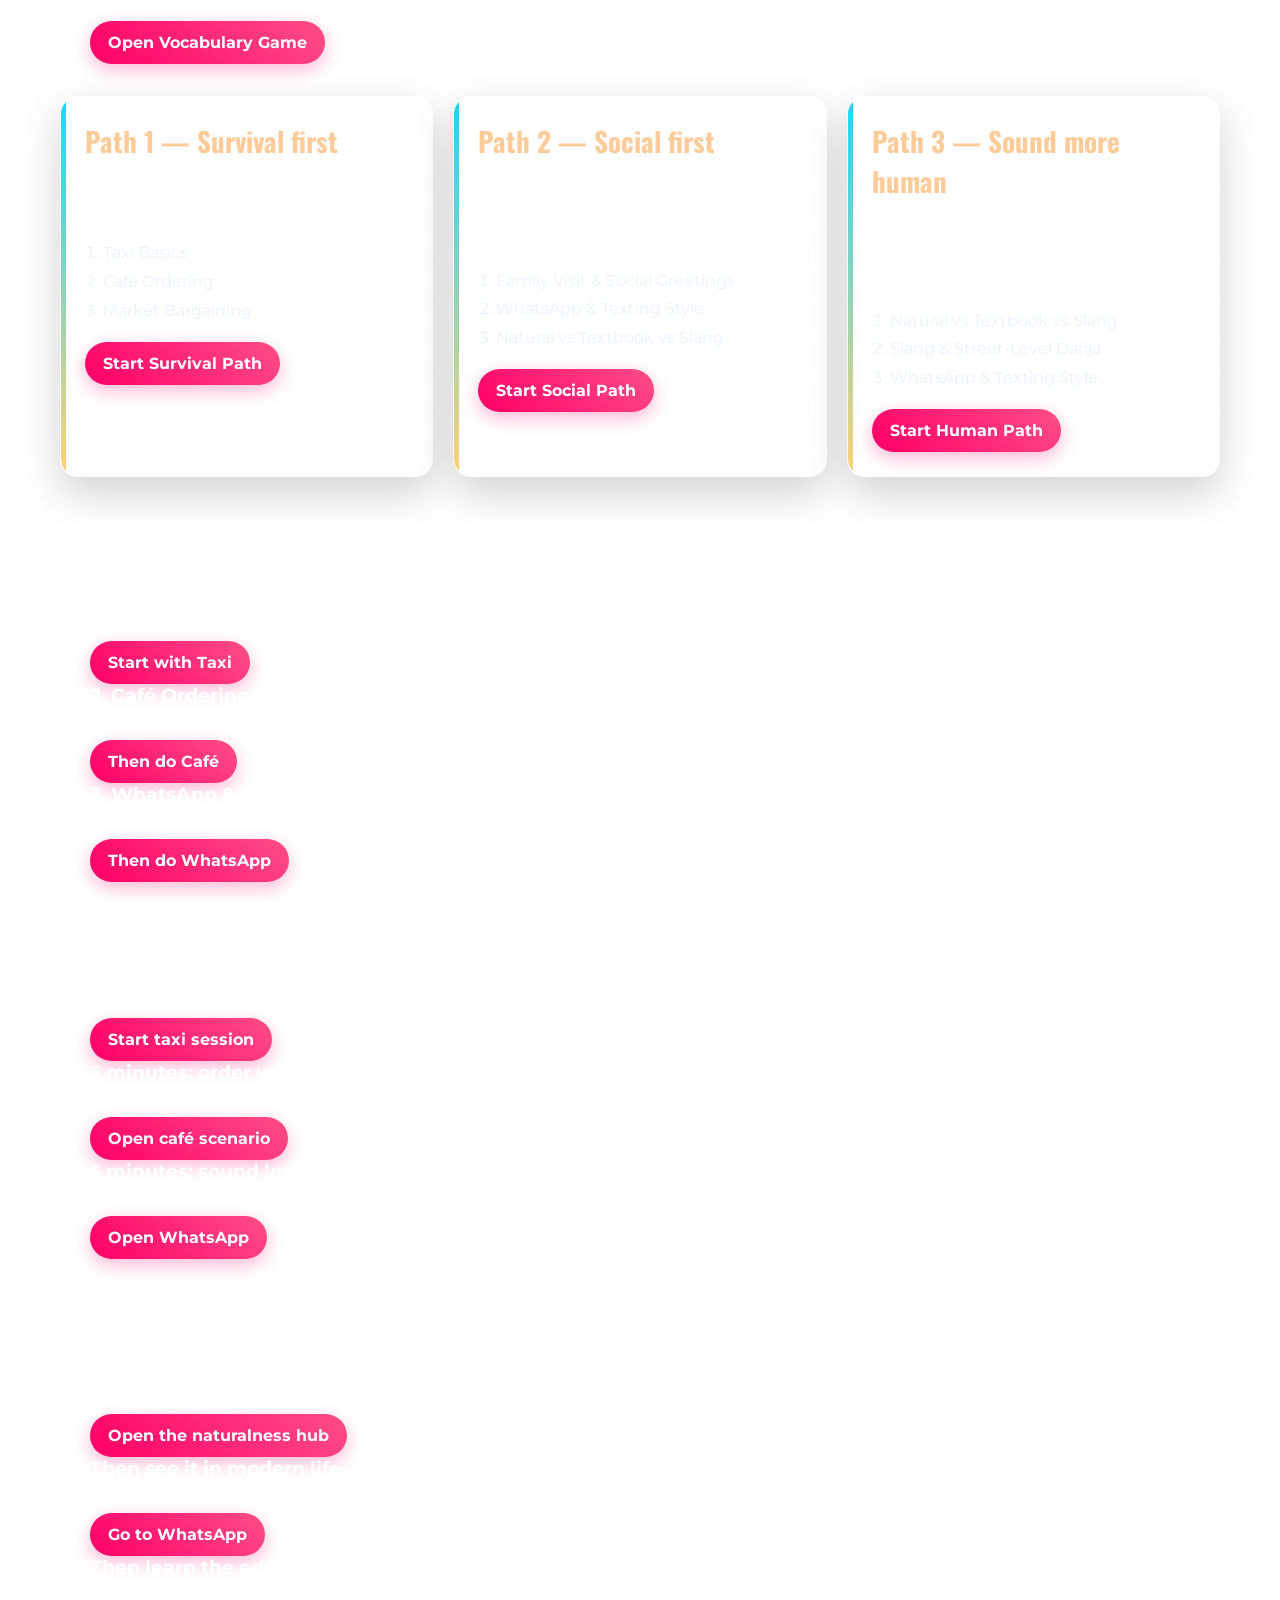
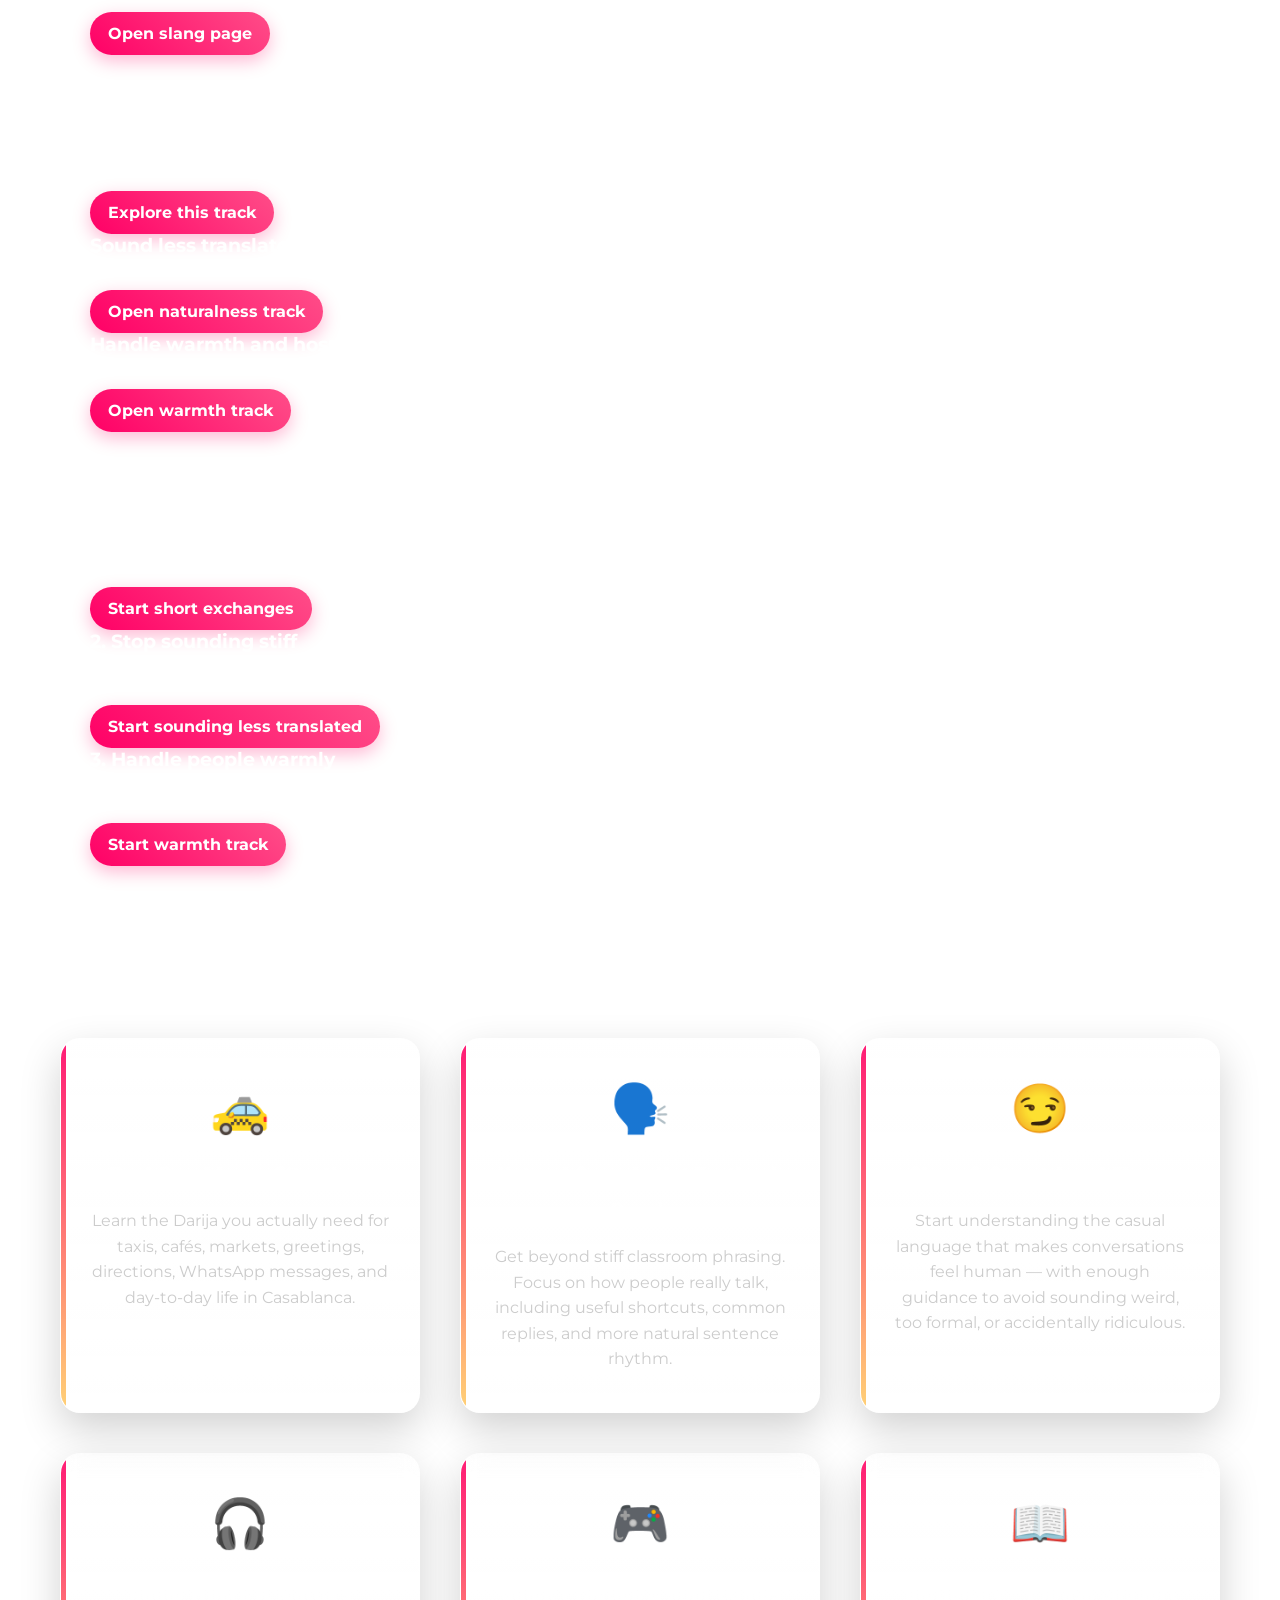
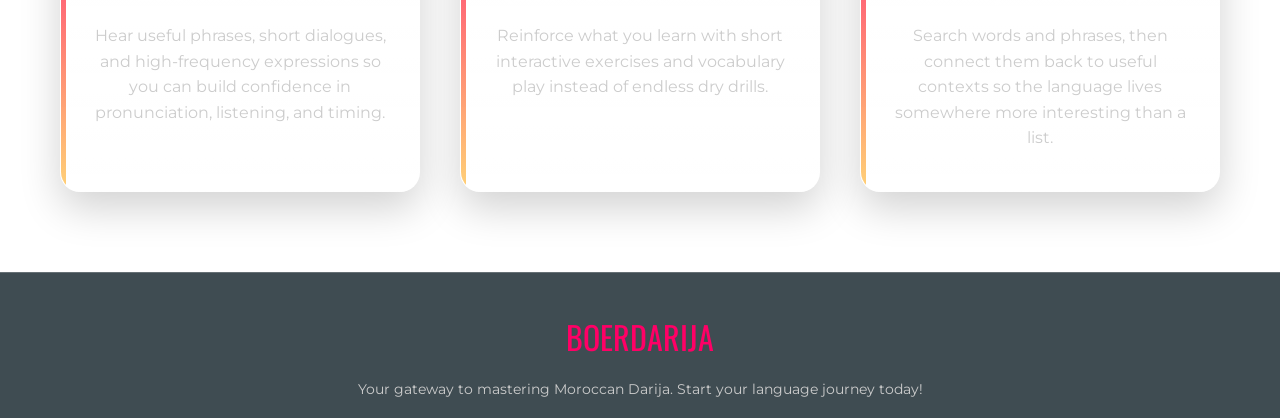
==== commit fd395416: "De-emphasize dictionary and vocabulary game" ====
--- a/index.html
+++ b/index.html
@@ -162,8 +162,7 @@
             </p>
             <div class="action-buttons">
                 <a href="scenarios.html" class="btn btn-primary glow">Start with Useful Situations</a>
-                <a href="vocabulary-game.html" class="btn btn-secondary">Play a Quick Game</a>
-                <a href="dictionary.html" class="btn btn-secondary">Browse the Dictionary</a>
+                <a href="courses.html" class="btn btn-secondary">Structured Study</a>
             </div>
         </div>
     </section>
@@ -193,6 +192,23 @@
                 If you’re not sure where to begin, don’t wander randomly. Pick the path that matches what you actually need most right now.
             </p>
         </div>
+    </section>
+
+    <section class="section-card" style="max-width: 1100px; margin: 0 auto 32px auto;">
+      <h2>Support tools</h2>
+      <p>These are useful extras, but they are not the heart of the product. Use them when you want lookup or light practice.</p>
+      <div class="cards-grid">
+        <div class="card">
+          <h3>Dictionary</h3>
+          <p>Use this when you want to look something up directly rather than move through scenarios.</p>
+          <a class="mini-cta btn-action-primary" href="dictionary.html">Open Dictionary</a>
+        </div>
+        <div class="card">
+          <h3>Vocabulary Game</h3>
+          <p>Use this as light extra practice, not as your main learning path.</p>
+          <a class="mini-cta btn-action-primary" href="vocabulary-game.html">Open Vocabulary Game</a>
+        </div>
+      </div>
     </section>
 
     <section class="path-grid">
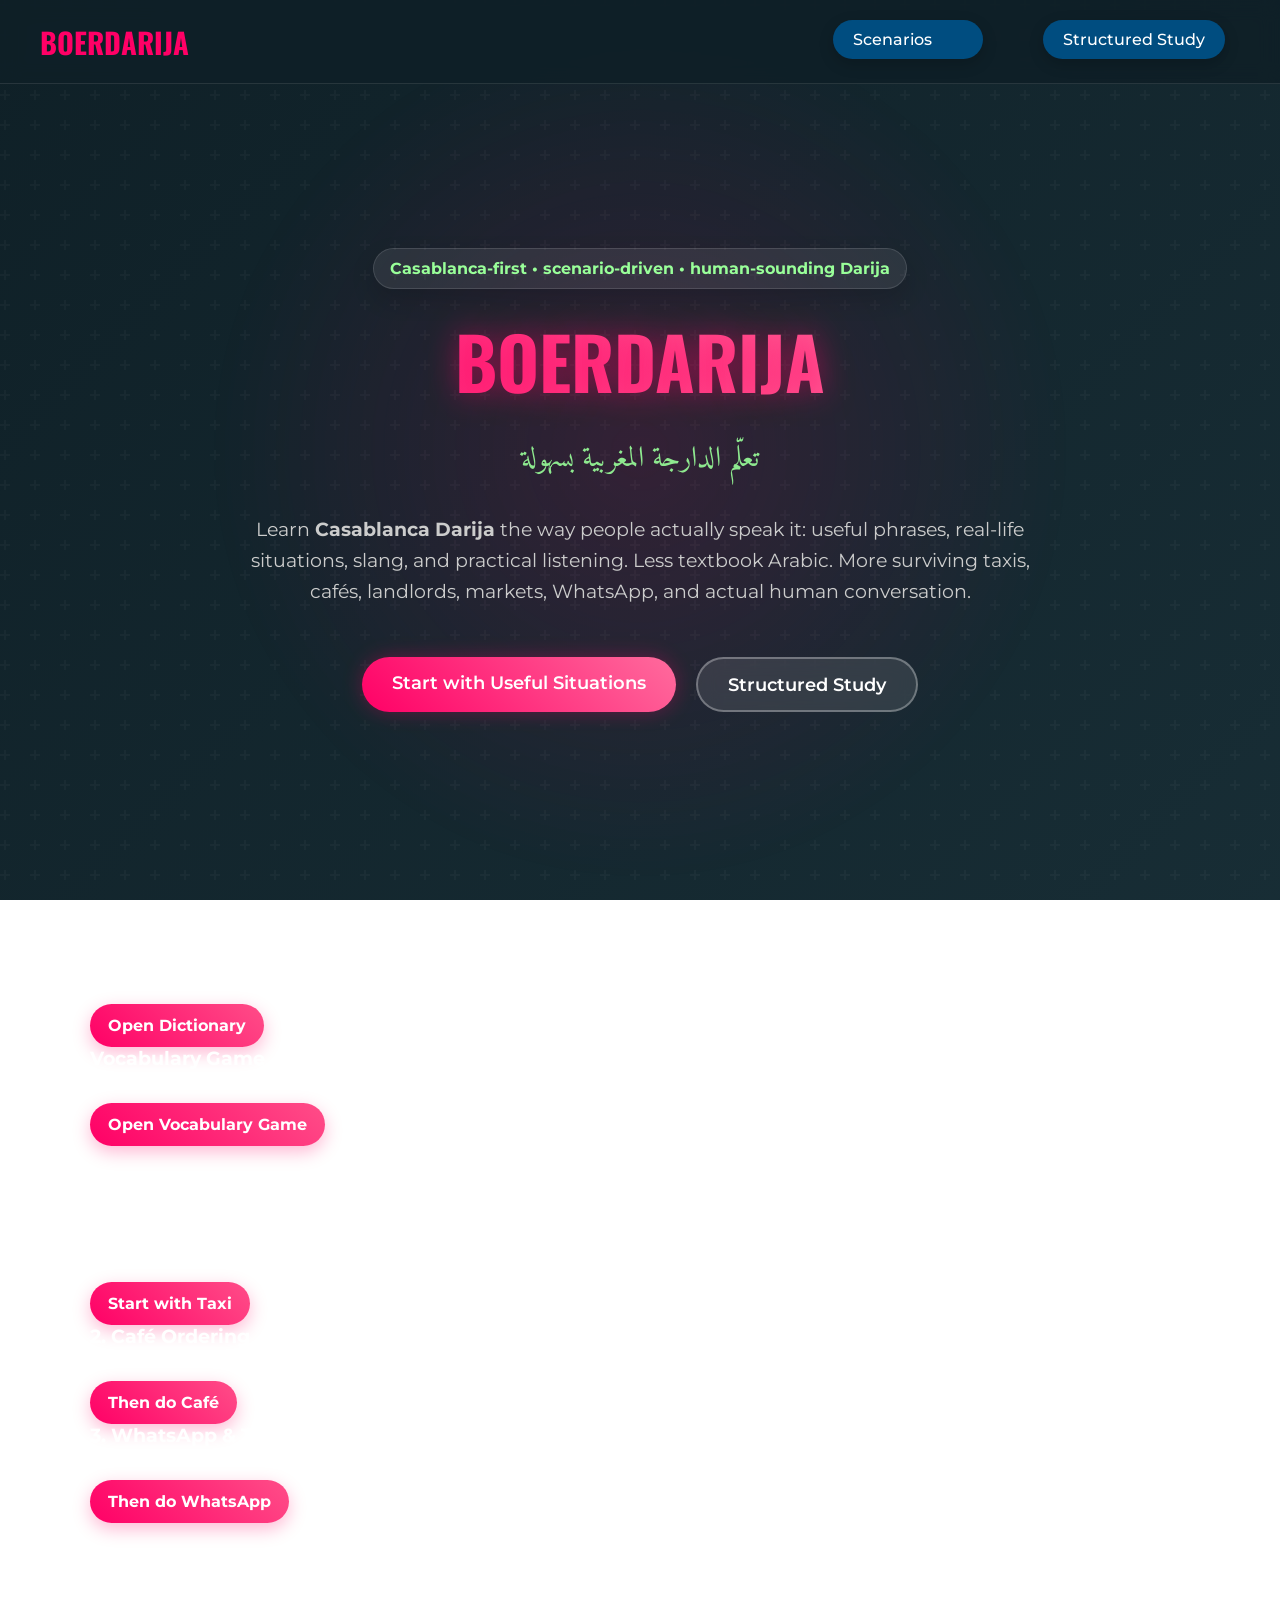
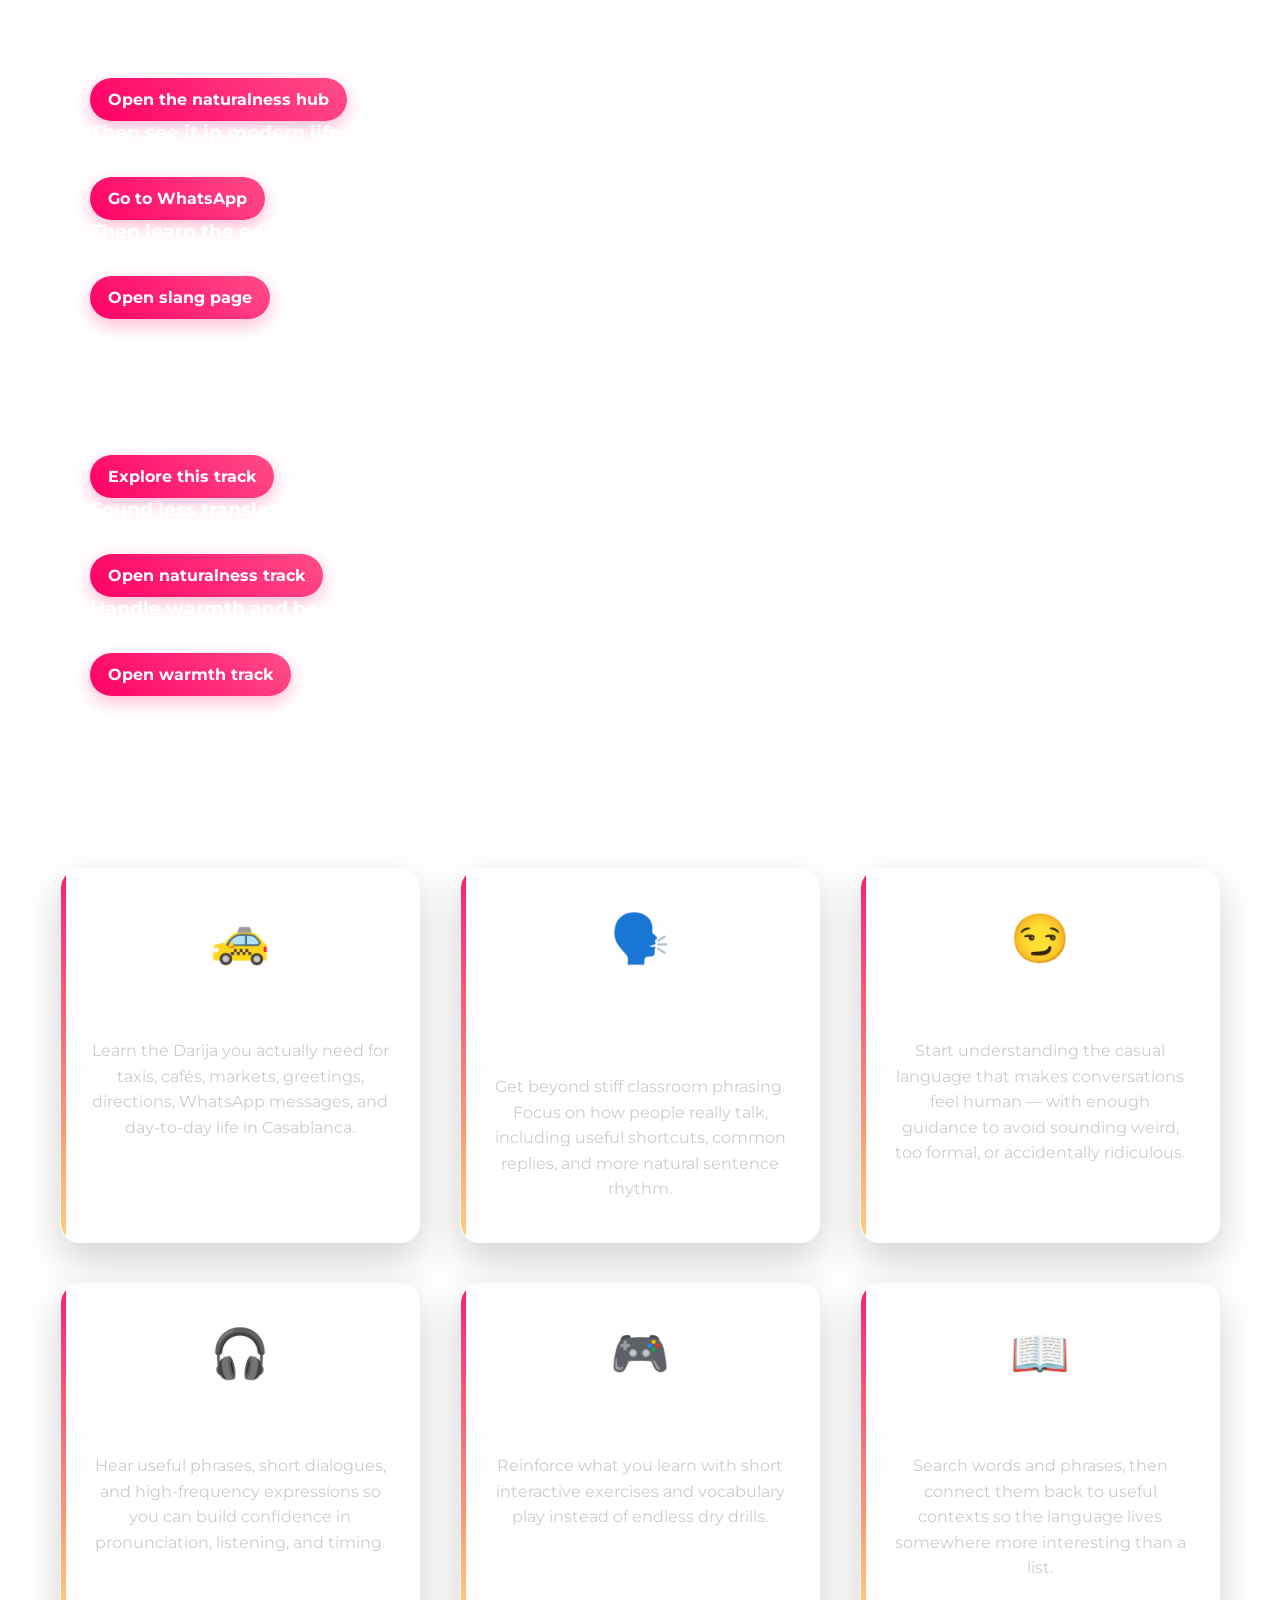
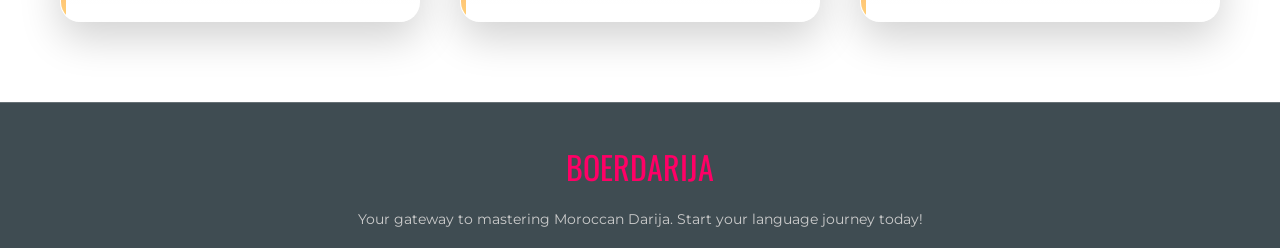
==== commit 0f8289df: "Simplify homepage and remove repeated path blocks" ====
--- a/index.html
+++ b/index.html
@@ -167,35 +167,12 @@
         </div>
     </section>
 
-    <section class="featured-strip">
-        <div class="featured-panel">
-            <h2>Start with situations, not grammar fog</h2>
-            <p>
-                The strongest direction in BoerDarija Lab is practical: learn the language of taxis, cafés, markets, WhatsApp,
-                and everyday social life first — then let the broader structure grow around what is actually useful.
-            </p>
-            <div class="featured-links">
-                <a class="btn-action-primary" href="scenario-taxi-basics.html">Taxi Basics</a>
-                <a class="btn-action-primary" href="scenario-cafe-ordering.html">Café Ordering</a>
-                <a class="btn-action-primary" href="scenario-market-bargaining.html">Market Bargaining</a>
-                <a class="btn-action-primary" href="scenario-whatsapp-texting.html">WhatsApp Style</a>
-                <a class="btn-action-primary" href="natural-vs-textbook-vs-slang.html">Natural vs Textbook vs Slang</a>
-                <a class="btn-action-primary" href="slang.html">Slang & Street-Level Darija</a>
-            </div>
-        </div>
-    </section>
-
-    <section class="featured-strip">
-        <div class="featured-panel">
-            <h2>Start here</h2>
-            <p>
-                If you’re not sure where to begin, don’t wander randomly. Pick the path that matches what you actually need most right now.
-            </p>
-        </div>
-    </section>
+    
+
+    
 
     <section class="section-card" style="max-width: 1100px; margin: 0 auto 32px auto;">
-      <h2>Support tools</h2>
+      <h2>Support tools (secondary)</h2>
       <p>These are useful extras, but they are not the heart of the product. Use them when you want lookup or light practice.</p>
       <div class="cards-grid">
         <div class="card">
@@ -211,43 +188,12 @@
       </div>
     </section>
 
-    <section class="path-grid">
-        <div class="path-card">
-            <h3>Path 1 — Survival first</h3>
-            <p>Best if you want to function better in daily Casablanca life as fast as possible.</p>
-            <ol>
-                <li>Taxi Basics</li>
-                <li>Café Ordering</li>
-                <li>Market Bargaining</li>
-            </ol>
-            <a class="btn-action-primary" href="scenario-taxi-basics.html">Start Survival Path</a>
-        </div>
-        <div class="path-card">
-            <h3>Path 2 — Social first</h3>
-            <p>Best if your main pain is greeting people, visiting homes, replying warmly, and not freezing socially.</p>
-            <ol>
-                <li>Family Visit & Social Greetings</li>
-                <li>WhatsApp & Texting Style</li>
-                <li>Natural vs Textbook vs Slang</li>
-            </ol>
-            <a class="btn-action-primary" href="scenario-family-social.html">Start Social Path</a>
-        </div>
-        <div class="path-card">
-            <h3>Path 3 — Sound more human</h3>
-            <p>Best if you already know some basics and want to stop sounding too formal, stiff, or translated.</p>
-            <ol>
-                <li>Natural vs Textbook vs Slang</li>
-                <li>Slang & Street-Level Darija</li>
-                <li>WhatsApp & Texting Style</li>
-            </ol>
-            <a class="btn-action-primary" href="natural-vs-textbook-vs-slang.html">Start Human Path</a>
-        </div>
-    </section>
+    
 
     <!-- Features Section -->
     <section class="section-card" style="max-width: 1100px; margin: 0 auto 32px auto;">
       <h2>Absolute beginner? Start here.</h2>
-      <p>If you know basically nothing yet, don’t overthink the whole site. Do these 3 first and you’ll get the right kind of early confidence.</p>
+      <p>If you know basically nothing yet, don’t overthink the whole site. Do these 3 first.</p>
       <div class="cards-grid">
         <div class="card">
           <h3>1. Taxi Basics</h3>
@@ -267,27 +213,7 @@
       </div>
     </section>
 
-<section class="section-card" style="max-width: 1100px; margin: 0 auto 32px auto;">
-      <h2>5-minute confidence boosts</h2>
-      <p>You do not need a full study session every time. Pick a small real-life moment and leave a little less frozen than before.</p>
-      <div class="cards-grid">
-        <div class="card">
-          <h3>5 minutes: get through a taxi ride</h3>
-          <p>Learn one safe destination line, one likely follow-up, and one panic-proof fallback.</p>
-          <a class="mini-cta btn-action-primary" href="scenario-taxi-basics.html">Start taxi session</a>
-        </div>
-        <div class="card">
-          <h3>5 minutes: order without freezing</h3>
-          <p>Do one short café interaction and get used to what might come back next.</p>
-          <a class="mini-cta btn-action-primary" href="scenario-cafe-ordering.html">Open café scenario</a>
-        </div>
-        <div class="card">
-          <h3>5 minutes: sound less stiff on WhatsApp</h3>
-          <p>Practice a normal reply rhythm instead of defaulting to textbook Arabic in messages.</p>
-          <a class="mini-cta btn-action-primary" href="scenario-whatsapp-texting.html">Open WhatsApp</a>
-        </div>
-      </div>
-    </section>
+
 
 <section class="section-card" style="max-width: 1100px; margin: 0 auto 32px auto;">
       <h2>Sound less translated</h2>
@@ -333,30 +259,7 @@
       </div>
     </section>
 
-<section class="section-card" style="max-width: 1100px; margin: 0 auto 32px auto;">
-      <h2>Practical confidence paths</h2>
-      <p>Don’t think in grammar levels. Think in what you want to handle without freezing.</p>
-      <div class="cards-grid">
-        <div class="card">
-          <h3>1. Get through the moment</h3>
-          <p>Start with the short, high-frequency interactions that matter first.</p>
-          <p><strong>Start with:</strong> Taxi, Café, Market</p>
-          <a class="mini-cta btn-action-primary" href="scenario-taxi-basics.html">Start short exchanges</a>
-        </div>
-        <div class="card">
-          <h3>2. Stop sounding stiff</h3>
-          <p>Learn the difference between textbook Arabic, natural Darija, and early slang.</p>
-          <p><strong>Go next:</strong> Natural vs Textbook vs Slang, WhatsApp, Slang</p>
-          <a class="mini-cta btn-action-primary" href="natural-vs-textbook-vs-slang.html">Start sounding less translated</a>
-        </div>
-        <div class="card">
-          <h3>3. Handle people warmly</h3>
-          <p>Move from survival into social comfort, hospitality, and tone.</p>
-          <p><strong>Then:</strong> Family / Social</p>
-          <a class="mini-cta btn-action-primary" href="scenario-family-social.html">Start warmth track</a>
-        </div>
-      </div>
-    </section>
+
 
 <section class="features">
         <div class="features-grid">
